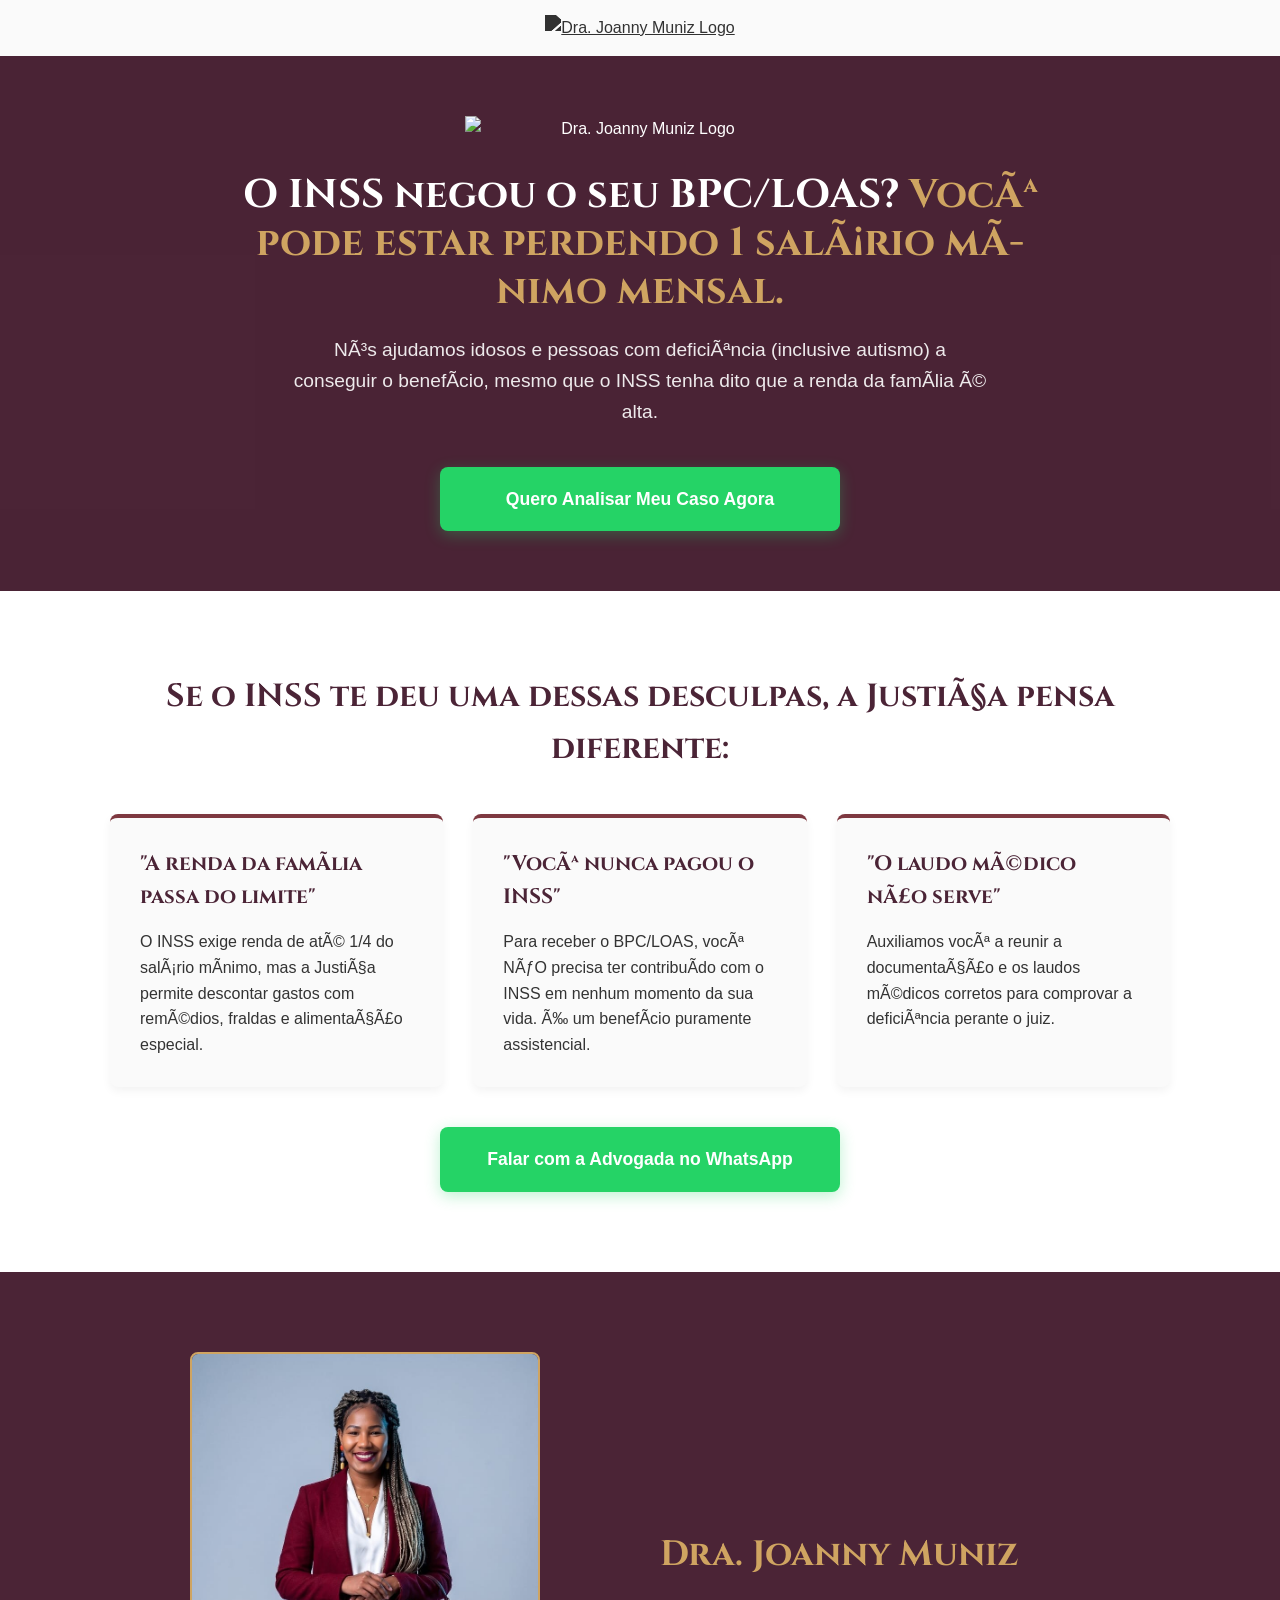
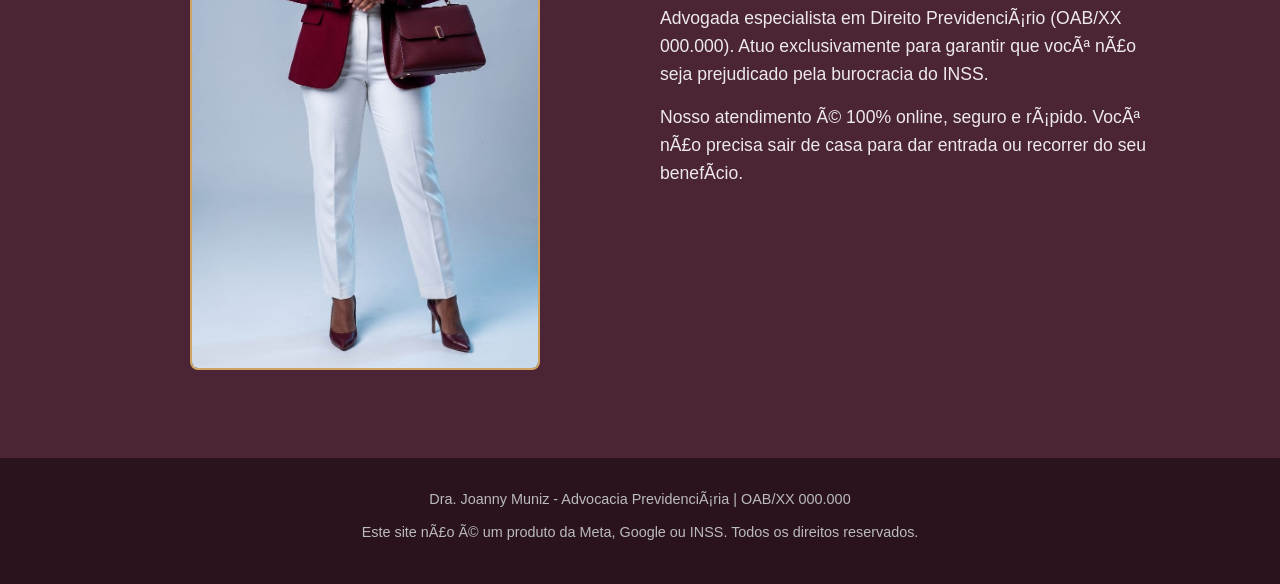
==== index.html @ 4c212707 "Refatoração do Terraform e das LP" ====
﻿<!DOCTYPE html>
<html lang="pt-BR">
<head>
    <meta charset="UTF-8">
    <meta name="viewport" content="width=device-width, initial-scale=1.0">
    <title>Dra. Joanny Muniz - Especialista em BPC/LOAS</title>
    <meta name="description" content="Teve o BPC/LOAS negado pelo INSS? NÃ³s ajudamos vocÃª a conseguir o benefÃ­cio. Atendimento online para todo o Brasil.">
    
    <!-- PrÃ©-carregamento das fontes -->
    <link rel="preconnect" href="https://fonts.googleapis.com">
    <link rel="preconnect" href="https://fonts.gstatic.com" crossorigin>
    <link href="https://fonts.googleapis.com/css2?family=Cinzel:wght@400;600;700&display=swap" rel="stylesheet">

    <link rel="stylesheet" href="/css/global.css">
</head>
<body>

    <div id="header-placeholder"></div>

    <!-- Dobra 1: Hero (Centralizada) -->
    <section class="hero">
        <div class="container">
            <!-- Sublogo branca substituindo as imagens antigas -->
            <img src="../JM-Logo-marca-d_agua.png" alt="Dra. Joanny Muniz Logo" class="hero-logo">
            
            <h1>O INSS negou o seu BPC/LOAS? <span>VocÃª pode estar perdendo 1 salÃ¡rio mÃ­nimo mensal.</span></h1>
            <p>NÃ³s ajudamos idosos e pessoas com deficiÃªncia (inclusive autismo) a conseguir o benefÃ­cio, mesmo que o INSS tenha dito que a renda da famÃ­lia Ã© alta.</p>
            
            <a href="https://wa.me/5571992126570?text=OlÃ¡,%20Dra.%20Joanny!%20Vim%20pelo%20site%20e%20preciso%20de%20ajuda%20com%20o%20BPC." class="btn-wpp" target="_blank" rel="noopener noreferrer">
                Quero Analisar Meu Caso Agora
            </a>
        </div>
    </section>

    <!-- Dobra 2: Dores mapeadas -->
    <section class="dores">
        <div class="container">
            <h2>Se o INSS te deu uma dessas desculpas, a JustiÃ§a pensa diferente:</h2>
            <div class="grid-dores">
                <div class="card-dor">
                    <h3>"A renda da famÃ­lia passa do limite"</h3>
                    <p>O INSS exige renda de atÃ© 1/4 do salÃ¡rio mÃ­nimo, mas a JustiÃ§a permite descontar gastos com remÃ©dios, fraldas e alimentaÃ§Ã£o especial.</p>
                </div>
                <div class="card-dor">
                    <h3>"VocÃª nunca pagou o INSS"</h3>
                    <p>Para receber o BPC/LOAS, vocÃª NÃƒO precisa ter contribuÃ­do com o INSS em nenhum momento da sua vida. Ã‰ um benefÃ­cio puramente assistencial.</p>
                </div>
                <div class="card-dor">
                    <h3>"O laudo mÃ©dico nÃ£o serve"</h3>
                    <p>Auxiliamos vocÃª a reunir a documentaÃ§Ã£o e os laudos mÃ©dicos corretos para comprovar a deficiÃªncia perante o juiz.</p>
                </div>
            </div>
            <a href="https://wa.me/5571992126570?text=OlÃ¡,%20Dra.%20Joanny!%20O%20INSS%20negou%20meu%20benefÃ­cio,%20pode%20me%20ajudar?" class="btn-wpp" target="_blank" rel="noopener noreferrer">
                Falar com a Advogada no WhatsApp
            </a>
        </div>
    </section>

    <!-- Dobra 3: Sobre a Advogada -->
    <section class="sobre">
        <div class="container">
            <div class="sobre-img">
                <!-- Foto da Dra. Joanny adicionada aqui -->
                <img src="../dra_joanny2.jpeg" alt="Dra. Joanny Muniz">
            </div>
            <div class="sobre-content">
                <h2>Dra. Joanny Muniz</h2>
                <p>Advogada especialista em Direito PrevidenciÃ¡rio (OAB/XX 000.000). Atuo exclusivamente para garantir que vocÃª nÃ£o seja prejudicado pela burocracia do INSS.</p>
                <p>Nosso atendimento Ã© 100% online, seguro e rÃ¡pido. VocÃª nÃ£o precisa sair de casa para dar entrada ou recorrer do seu benefÃ­cio.</p>
            </div>
        </div>
    </section>

    <!-- RodapÃ© -->
    <footer>
        <div class="container">
            <p>Dra. Joanny Muniz - Advocacia PrevidenciÃ¡ria | OAB/XX 000.000</p>
            <p>Este site nÃ£o Ã© um produto da Meta, Google ou INSS. Todos os direitos reservados.</p>
        </div>
    </footer>

    <script src="/js/components.js"></script>
</body>
</html>
---- css/global.css ----
/* =========================================
   VARIÁVEIS DE CORES (Paleta da Dra. Joanny)
   ========================================= */
:root {
    --cor-primaria: #4B2436; /* Vinho Escuro */
    --cor-secundaria: #7E3840; /* Vinho Claro/Avermelhado */
    --cor-dourado: #CFA461; /* Tom Gold para contrastes */
    --cor-fundo: #FAFAFA;
    --cor-texto: #333333;
    --cor-botao-wpp: #25D366; 
    --cor-botao-wpp-hover: #1EBE5D;
}

/* Resets e Base */
* { margin: 0; padding: 0; box-sizing: border-box; }

/* Tipografia Base: Carmen Sans para textos lidos, Cinzel para títulos */
body { 
    font-family: 'Carmen Sans', sans-serif; 
    background-color: var(--cor-fundo); 
    color: var(--cor-texto); 
    line-height: 1.6; 
}

h1, h2, h3 {
    font-family: 'Cinzel', serif;
    font-weight: 700;
}

img { max-width: 100%; height: auto; display: block; }

.container { max-width: 1100px; margin: 0 auto; padding: 0 20px; }

/* Botão Global WhatsApp */
.btn-wpp {
    display: inline-block;
    background-color: var(--cor-botao-wpp);
    color: #ffffff;
    text-decoration: none;
    font-family: 'Carmen Sans', sans-serif;
    font-weight: 800;
    font-size: 1.1rem;
    padding: 18px 32px;
    border-radius: 8px;
    text-align: center;
    transition: background-color 0.3s;
    box-shadow: 0 4px 15px rgba(37, 211, 102, 0.3);
    width: 100%;
    max-width: 400px;
}
.btn-wpp:hover { background-color: var(--cor-botao-wpp-hover); }

/* =========================================
   DOBRA 1: HERO SECTION (Atualizada)
   ========================================= */
.hero {
    background-color: var(--cor-primaria);
    background-image: url('../JM-Fundo.jpg'); /* Atualizado o caminho pois css está na pasta css */
    background-size: cover;
    background-position: center;
    color: #ffffff;
    padding: 60px 0;
    position: relative;
    text-align: center; /* Centraliza todo o texto */
}

/* Película escura sobre o fundo para garantir leitura */
.hero::before {
    content: '';
    position: absolute;
    top: 0; left: 0; right: 0; bottom: 0;
    background: rgba(75, 36, 54, 0.85); /* Mistura com a cor primária */
    z-index: 1;
}

.hero .container {
    display: flex;
    flex-direction: column;
    align-items: center;
    position: relative;
    z-index: 2;
}

/* Sublogo branca centralizada no topo */
.hero-logo { 
    max-width: 350px; 
    margin: 0 auto 30px auto; 
    width: 100%;
}

.hero h1 { 
    font-size: 2.5rem; 
    line-height: 1.2; 
    margin-bottom: 20px; 
    color: #ffffff;
    max-width: 800px;
}
.hero h1 span { color: var(--cor-dourado); }
.hero p { 
    font-size: 1.2rem; 
    margin-bottom: 40px; 
    opacity: 0.9;
    max-width: 700px;
}

/* =========================================
   DOBRA 2: DORES
   ========================================= */
.dores { padding: 80px 0; background-color: #ffffff; text-align: center; }
.dores h2 { font-size: 2rem; color: var(--cor-primaria); margin-bottom: 40px; }
.grid-dores {
    display: grid;
    grid-template-columns: repeat(auto-fit, minmax(300px, 1fr));
    gap: 30px;
    margin-bottom: 40px;
}
.card-dor {
    background: var(--cor-fundo);
    padding: 30px;
    border-radius: 8px;
    border-top: 4px solid var(--cor-secundaria);
    text-align: left;
    box-shadow: 0 4px 10px rgba(0,0,0,0.05);
}
.card-dor h3 { color: var(--cor-primaria); margin-bottom: 15px; font-size: 1.3rem; }

/* =========================================
   DOBRA 3: SOBRE A ADVOGADA
   ========================================= */
.sobre { padding: 80px 0; background-color: var(--cor-primaria); color: #ffffff; }
.sobre .container { display: flex; align-items: center; gap: 40px; }
.sobre-img { flex: 1; text-align: center; }

/* Foto oficial da Dra. Joanny */
.sobre-img img { 
    width: 100%; 
    max-width: 350px; 
    border-radius: 8px; 
    border: 2px solid var(--cor-dourado); 
    display: inline-block;
}

.sobre-content { flex: 1; }
.sobre-content h2 { font-size: 2.2rem; margin-bottom: 20px; color: var(--cor-dourado); }
.sobre-content p { font-size: 1.1rem; margin-bottom: 15px; opacity: 0.9; }

/* =========================================
   RODAPÉ E CABEÇALHO (Header/Footer components)
   ========================================= */
header {
    background-color: var(--cor-fundo);
    padding: 15px 0;
    box-shadow: 0 2px 10px rgba(0,0,0,0.05);
}
header .container {
    display: flex;
    justify-content: center; /* Centraliza a logo no header */
    align-items: center;
}
header img {
    max-height: 60px;
}

footer { background-color: #2A131E; color: #BBBBBB; text-align: center; padding: 30px 20px; font-size: 0.9rem; font-family: 'Carmen Sans', sans-serif;}
footer p { margin-bottom: 10px; }

/* Responsividade Mobile */
@media (max-width: 768px) {
    .hero h1 { font-size: 2rem; }
    .sobre .container { flex-direction: column; text-align: center; }
    .card-dor { text-align: center; }
    .sobre-img img { max-width: 280px; }
}
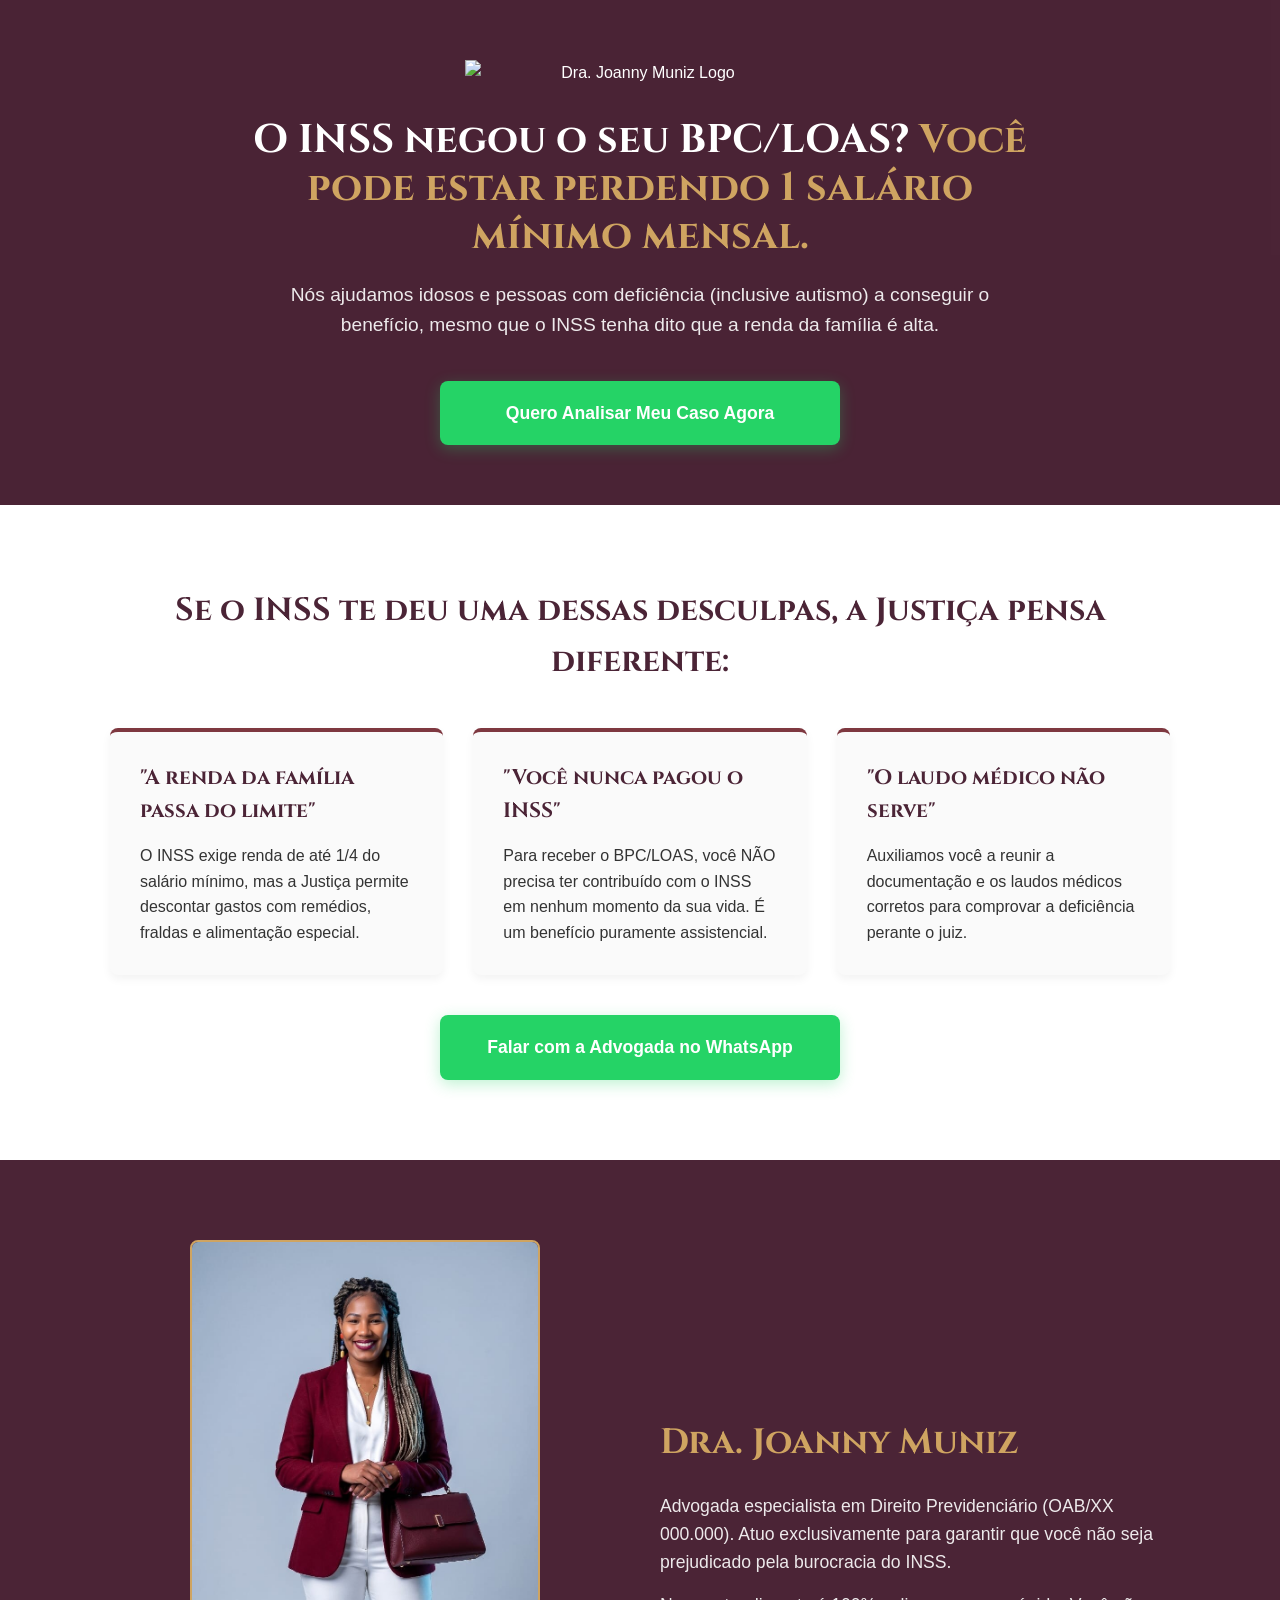
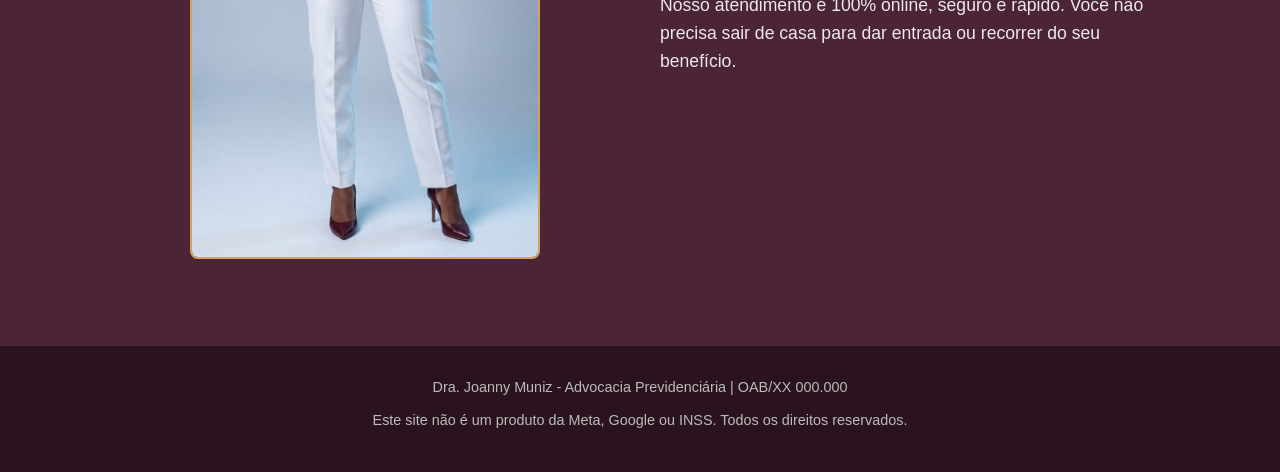
==== commit 9dbc0538: "fix: Correção de caracteres especiais (encoding UTF-8)" ====
--- a/index.html
+++ b/index.html
@@ -1,21 +1,179 @@
-﻿<!DOCTYPE html>
+<!DOCTYPE html>
 <html lang="pt-BR">
 <head>
     <meta charset="UTF-8">
     <meta name="viewport" content="width=device-width, initial-scale=1.0">
     <title>Dra. Joanny Muniz - Especialista em BPC/LOAS</title>
-    <meta name="description" content="Teve o BPC/LOAS negado pelo INSS? NÃ³s ajudamos vocÃª a conseguir o benefÃ­cio. Atendimento online para todo o Brasil.">
+    <meta name="description" content="Teve o BPC/LOAS negado pelo INSS? Nós ajudamos você a conseguir o benefício. Atendimento online para todo o Brasil.">
     
-    <!-- PrÃ©-carregamento das fontes -->
+    <!-- Pré-carregamento das fontes -->
     <link rel="preconnect" href="https://fonts.googleapis.com">
     <link rel="preconnect" href="https://fonts.gstatic.com" crossorigin>
     <link href="https://fonts.googleapis.com/css2?family=Cinzel:wght@400;600;700&display=swap" rel="stylesheet">
 
-    <link rel="stylesheet" href="/css/global.css">
+    <style>
+        /* =========================================
+           VARIÁVEIS DE CORES (Paleta da Dra. Joanny)
+           ========================================= */
+        :root {
+            --cor-primaria: #4B2436; /* Vinho Escuro */
+            --cor-secundaria: #7E3840; /* Vinho Claro/Avermelhado */
+            --cor-dourado: #CFA461; /* Tom Gold para contrastes */
+            --cor-fundo: #FAFAFA;
+            --cor-texto: #333333;
+            --cor-botao-wpp: #25D366; 
+            --cor-botao-wpp-hover: #1EBE5D;
+        }
+
+        /* Resets e Base */
+        * { margin: 0; padding: 0; box-sizing: border-box; }
+        
+        /* Tipografia Base: Carmen Sans para textos lidos, Cinzel para títulos */
+        body { 
+            font-family: 'Carmen Sans', sans-serif; 
+            background-color: var(--cor-fundo); 
+            color: var(--cor-texto); 
+            line-height: 1.6; 
+        }
+        
+        h1, h2, h3 {
+            font-family: 'Cinzel', serif;
+            font-weight: 700;
+        }
+
+        img { max-width: 100%; height: auto; display: block; }
+        
+        .container { max-width: 1100px; margin: 0 auto; padding: 0 20px; }
+
+        /* Botão Global WhatsApp */
+        .btn-wpp {
+            display: inline-block;
+            background-color: var(--cor-botao-wpp);
+            color: #ffffff;
+            text-decoration: none;
+            font-family: 'Carmen Sans', sans-serif;
+            font-weight: 800;
+            font-size: 1.1rem;
+            padding: 18px 32px;
+            border-radius: 8px;
+            text-align: center;
+            transition: background-color 0.3s;
+            box-shadow: 0 4px 15px rgba(37, 211, 102, 0.3);
+            width: 100%;
+            max-width: 400px;
+        }
+        .btn-wpp:hover { background-color: var(--cor-botao-wpp-hover); }
+
+        /* =========================================
+           DOBRA 1: HERO SECTION (Atualizada)
+           ========================================= */
+        .hero {
+            background-color: var(--cor-primaria);
+            background-image: url('JM-Fundo.jpg'); /* Textura de fundo */
+            background-size: cover;
+            background-position: center;
+            color: #ffffff;
+            padding: 60px 0;
+            position: relative;
+            text-align: center; /* Centraliza todo o texto */
+        }
+        
+        /* Película escura sobre o fundo para garantir leitura */
+        .hero::before {
+            content: '';
+            position: absolute;
+            top: 0; left: 0; right: 0; bottom: 0;
+            background: rgba(75, 36, 54, 0.85); /* Mistura com a cor primária */
+            z-index: 1;
+        }
+
+        .hero .container {
+            display: flex;
+            flex-direction: column;
+            align-items: center;
+            position: relative;
+            z-index: 2;
+        }
+        
+        /* Sublogo branca centralizada no topo */
+        .hero-logo { 
+            max-width: 350px; 
+            margin: 0 auto 30px auto; 
+            width: 100%;
+        }
+        
+        .hero h1 { 
+            font-size: 2.5rem; 
+            line-height: 1.2; 
+            margin-bottom: 20px; 
+            color: #ffffff;
+            max-width: 800px;
+        }
+        .hero h1 span { color: var(--cor-dourado); }
+        .hero p { 
+            font-size: 1.2rem; 
+            margin-bottom: 40px; 
+            opacity: 0.9;
+            max-width: 700px;
+        }
+
+        /* =========================================
+           DOBRA 2: DORES
+           ========================================= */
+        .dores { padding: 80px 0; background-color: #ffffff; text-align: center; }
+        .dores h2 { font-size: 2rem; color: var(--cor-primaria); margin-bottom: 40px; }
+        .grid-dores {
+            display: grid;
+            grid-template-columns: repeat(auto-fit, minmax(300px, 1fr));
+            gap: 30px;
+            margin-bottom: 40px;
+        }
+        .card-dor {
+            background: var(--cor-fundo);
+            padding: 30px;
+            border-radius: 8px;
+            border-top: 4px solid var(--cor-secundaria);
+            text-align: left;
+            box-shadow: 0 4px 10px rgba(0,0,0,0.05);
+        }
+        .card-dor h3 { color: var(--cor-primaria); margin-bottom: 15px; font-size: 1.3rem; }
+
+        /* =========================================
+           DOBRA 3: SOBRE A ADVOGADA
+           ========================================= */
+        .sobre { padding: 80px 0; background-color: var(--cor-primaria); color: #ffffff; }
+        .sobre .container { display: flex; align-items: center; gap: 40px; }
+        .sobre-img { flex: 1; text-align: center; }
+        
+        /* Foto oficial da Dra. Joanny */
+        .sobre-img img { 
+            width: 100%; 
+            max-width: 350px; 
+            border-radius: 8px; 
+            border: 2px solid var(--cor-dourado); 
+            display: inline-block;
+        }
+        
+        .sobre-content { flex: 1; }
+        .sobre-content h2 { font-size: 2.2rem; margin-bottom: 20px; color: var(--cor-dourado); }
+        .sobre-content p { font-size: 1.1rem; margin-bottom: 15px; opacity: 0.9; }
+
+        /* =========================================
+           RODAPÉ
+           ========================================= */
+        footer { background-color: #2A131E; color: #BBBBBB; text-align: center; padding: 30px 20px; font-size: 0.9rem; font-family: 'Carmen Sans', sans-serif;}
+        footer p { margin-bottom: 10px; }
+
+        /* Responsividade Mobile */
+        @media (max-width: 768px) {
+            .hero h1 { font-size: 2rem; }
+            .sobre .container { flex-direction: column; text-align: center; }
+            .card-dor { text-align: center; }
+            .sobre-img img { max-width: 280px; }
+        }
+    </style>
 </head>
 <body>
-
-    <div id="header-placeholder"></div>
 
     <!-- Dobra 1: Hero (Centralizada) -->
     <section class="hero">
@@ -23,10 +181,10 @@
             <!-- Sublogo branca substituindo as imagens antigas -->
             <img src="../JM-Logo-marca-d_agua.png" alt="Dra. Joanny Muniz Logo" class="hero-logo">
             
-            <h1>O INSS negou o seu BPC/LOAS? <span>VocÃª pode estar perdendo 1 salÃ¡rio mÃ­nimo mensal.</span></h1>
-            <p>NÃ³s ajudamos idosos e pessoas com deficiÃªncia (inclusive autismo) a conseguir o benefÃ­cio, mesmo que o INSS tenha dito que a renda da famÃ­lia Ã© alta.</p>
+            <h1>O INSS negou o seu BPC/LOAS? <span>Você pode estar perdendo 1 salário mínimo mensal.</span></h1>
+            <p>Nós ajudamos idosos e pessoas com deficiência (inclusive autismo) a conseguir o benefício, mesmo que o INSS tenha dito que a renda da família é alta.</p>
             
-            <a href="https://wa.me/5571992126570?text=OlÃ¡,%20Dra.%20Joanny!%20Vim%20pelo%20site%20e%20preciso%20de%20ajuda%20com%20o%20BPC." class="btn-wpp" target="_blank" rel="noopener noreferrer">
+            <a href="https://wa.me/5571992126570?text=Olá,%20Dra.%20Joanny!%20Vim%20pelo%20site%20e%20preciso%20de%20ajuda%20com%20o%20BPC." class="btn-wpp" target="_blank" rel="noopener noreferrer">
                 Quero Analisar Meu Caso Agora
             </a>
         </div>
@@ -35,22 +193,22 @@
     <!-- Dobra 2: Dores mapeadas -->
     <section class="dores">
         <div class="container">
-            <h2>Se o INSS te deu uma dessas desculpas, a JustiÃ§a pensa diferente:</h2>
+            <h2>Se o INSS te deu uma dessas desculpas, a Justiça pensa diferente:</h2>
             <div class="grid-dores">
                 <div class="card-dor">
-                    <h3>"A renda da famÃ­lia passa do limite"</h3>
-                    <p>O INSS exige renda de atÃ© 1/4 do salÃ¡rio mÃ­nimo, mas a JustiÃ§a permite descontar gastos com remÃ©dios, fraldas e alimentaÃ§Ã£o especial.</p>
+                    <h3>"A renda da família passa do limite"</h3>
+                    <p>O INSS exige renda de até 1/4 do salário mínimo, mas a Justiça permite descontar gastos com remédios, fraldas e alimentação especial.</p>
                 </div>
                 <div class="card-dor">
-                    <h3>"VocÃª nunca pagou o INSS"</h3>
-                    <p>Para receber o BPC/LOAS, vocÃª NÃƒO precisa ter contribuÃ­do com o INSS em nenhum momento da sua vida. Ã‰ um benefÃ­cio puramente assistencial.</p>
+                    <h3>"Você nunca pagou o INSS"</h3>
+                    <p>Para receber o BPC/LOAS, você NÃO precisa ter contribuído com o INSS em nenhum momento da sua vida. É um benefício puramente assistencial.</p>
                 </div>
                 <div class="card-dor">
-                    <h3>"O laudo mÃ©dico nÃ£o serve"</h3>
-                    <p>Auxiliamos vocÃª a reunir a documentaÃ§Ã£o e os laudos mÃ©dicos corretos para comprovar a deficiÃªncia perante o juiz.</p>
+                    <h3>"O laudo médico não serve"</h3>
+                    <p>Auxiliamos você a reunir a documentação e os laudos médicos corretos para comprovar a deficiência perante o juiz.</p>
                 </div>
             </div>
-            <a href="https://wa.me/5571992126570?text=OlÃ¡,%20Dra.%20Joanny!%20O%20INSS%20negou%20meu%20benefÃ­cio,%20pode%20me%20ajudar?" class="btn-wpp" target="_blank" rel="noopener noreferrer">
+            <a href="https://wa.me/5571992126570?text=Olá,%20Dra.%20Joanny!%20O%20INSS%20negou%20meu%20benefício,%20pode%20me%20ajudar?" class="btn-wpp" target="_blank" rel="noopener noreferrer">
                 Falar com a Advogada no WhatsApp
             </a>
         </div>
@@ -65,20 +223,19 @@
             </div>
             <div class="sobre-content">
                 <h2>Dra. Joanny Muniz</h2>
-                <p>Advogada especialista em Direito PrevidenciÃ¡rio (OAB/XX 000.000). Atuo exclusivamente para garantir que vocÃª nÃ£o seja prejudicado pela burocracia do INSS.</p>
-                <p>Nosso atendimento Ã© 100% online, seguro e rÃ¡pido. VocÃª nÃ£o precisa sair de casa para dar entrada ou recorrer do seu benefÃ­cio.</p>
+                <p>Advogada especialista em Direito Previdenciário (OAB/XX 000.000). Atuo exclusivamente para garantir que você não seja prejudicado pela burocracia do INSS.</p>
+                <p>Nosso atendimento é 100% online, seguro e rápido. Você não precisa sair de casa para dar entrada ou recorrer do seu benefício.</p>
             </div>
         </div>
     </section>
 
-    <!-- RodapÃ© -->
+    <!-- Rodapé -->
     <footer>
         <div class="container">
-            <p>Dra. Joanny Muniz - Advocacia PrevidenciÃ¡ria | OAB/XX 000.000</p>
-            <p>Este site nÃ£o Ã© um produto da Meta, Google ou INSS. Todos os direitos reservados.</p>
+            <p>Dra. Joanny Muniz - Advocacia Previdenciária | OAB/XX 000.000</p>
+            <p>Este site não é um produto da Meta, Google ou INSS. Todos os direitos reservados.</p>
         </div>
     </footer>
 
-    <script src="/js/components.js"></script>
 </body>
-</html>
+</html>
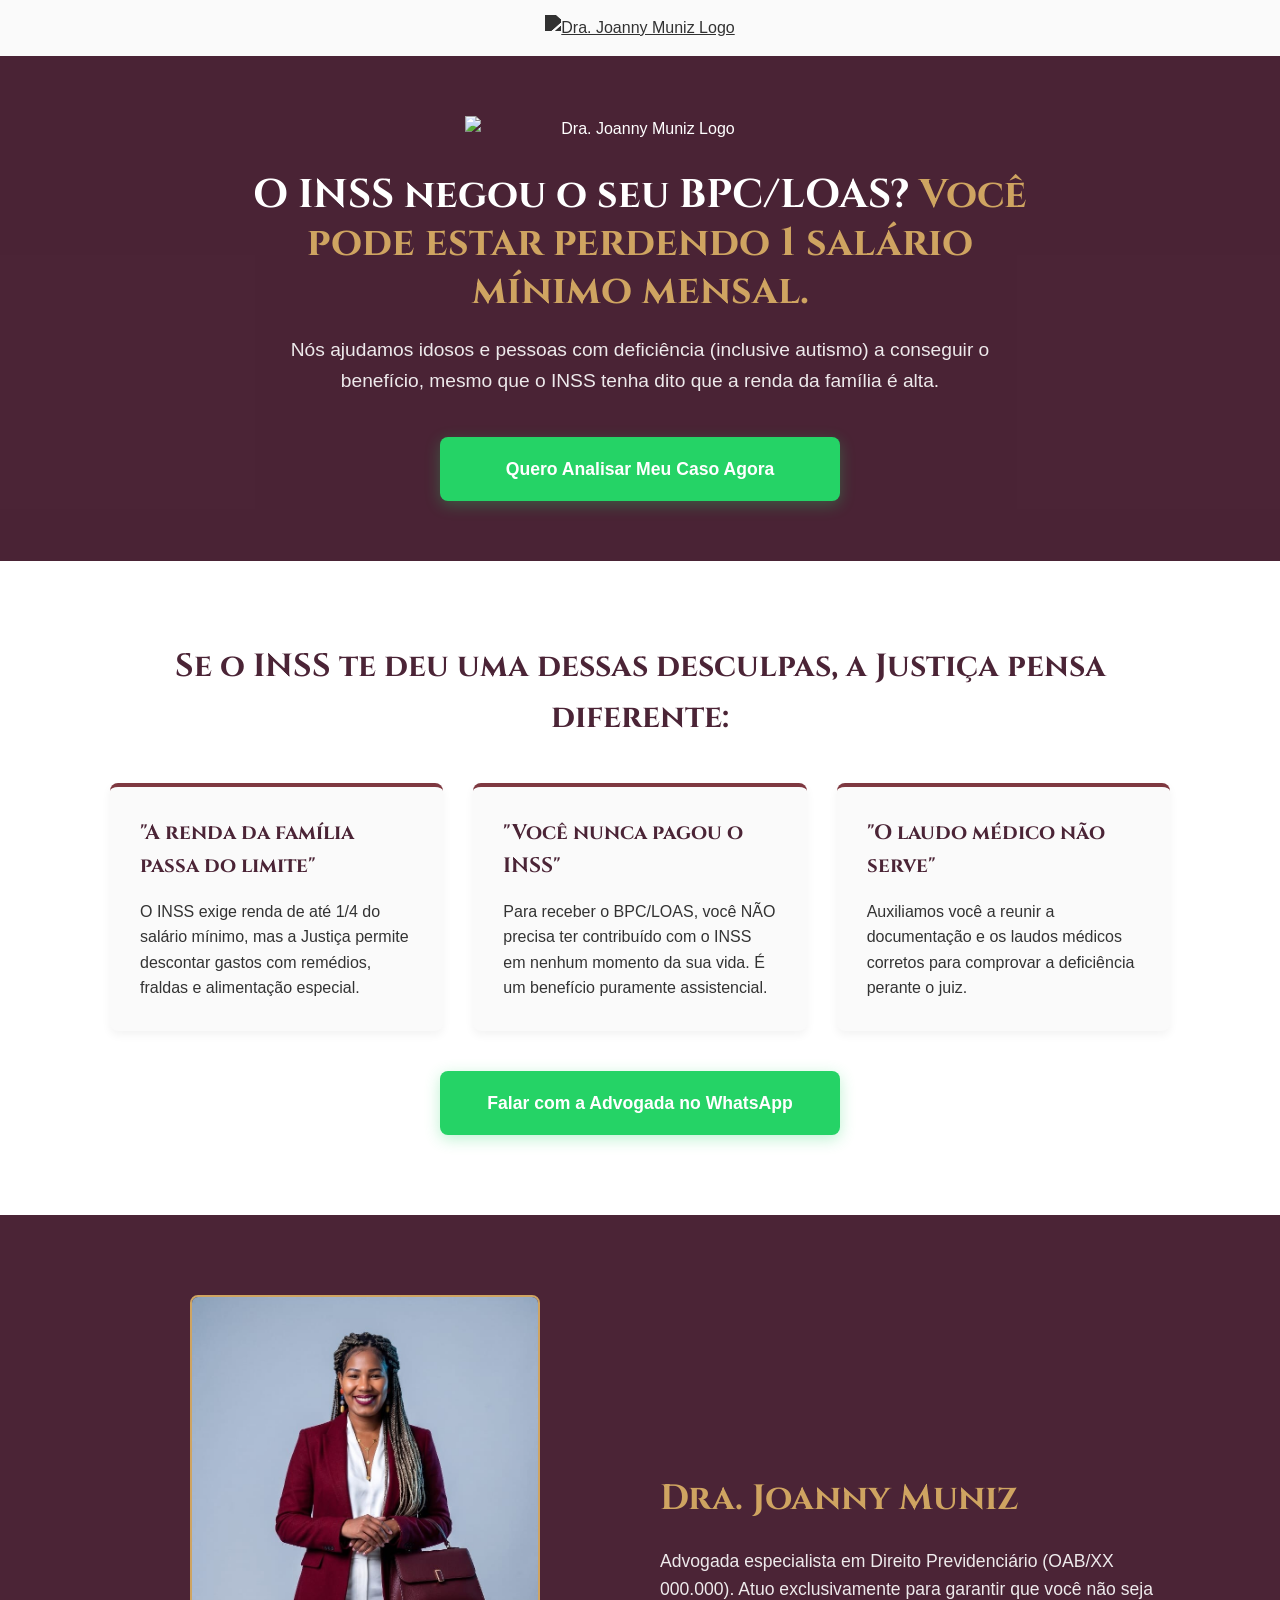
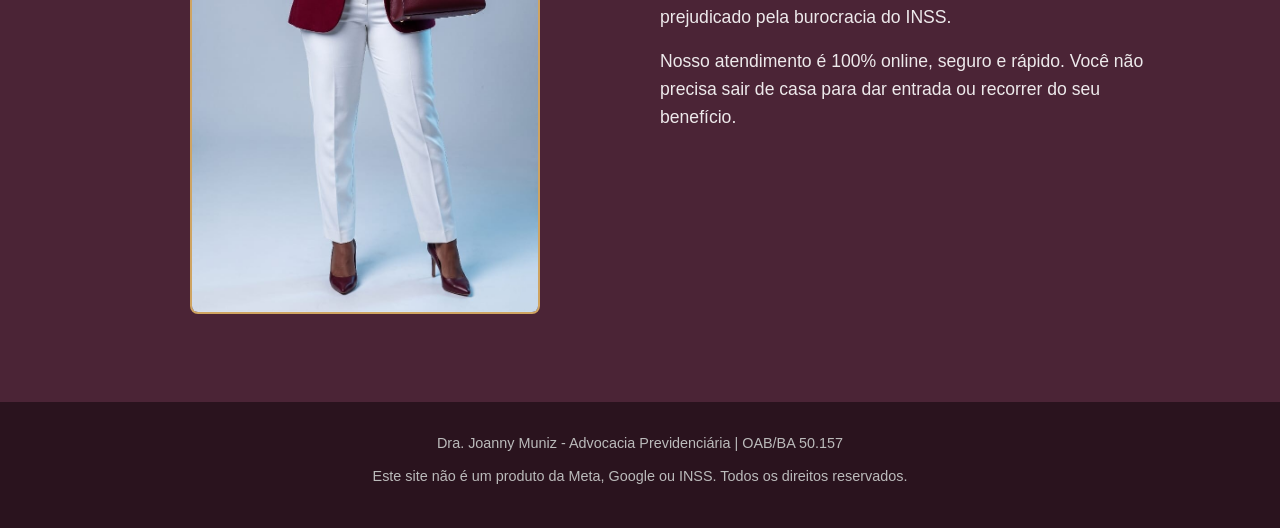
==== commit 9e659256: "Update: adicionado o número da OAB no rodapé" ====
--- a/index.html
+++ b/index.html
@@ -1,241 +1,78 @@
-<!DOCTYPE html>
-<html lang="pt-BR">
-<head>
-    <meta charset="UTF-8">
-    <meta name="viewport" content="width=device-width, initial-scale=1.0">
-    <title>Dra. Joanny Muniz - Especialista em BPC/LOAS</title>
-    <meta name="description" content="Teve o BPC/LOAS negado pelo INSS? Nós ajudamos você a conseguir o benefício. Atendimento online para todo o Brasil.">
-    
-    <!-- Pré-carregamento das fontes -->
-    <link rel="preconnect" href="https://fonts.googleapis.com">
-    <link rel="preconnect" href="https://fonts.gstatic.com" crossorigin>
-    <link href="https://fonts.googleapis.com/css2?family=Cinzel:wght@400;600;700&display=swap" rel="stylesheet">
-
-    <style>
-        /* =========================================
-           VARIÁVEIS DE CORES (Paleta da Dra. Joanny)
-           ========================================= */
-        :root {
-            --cor-primaria: #4B2436; /* Vinho Escuro */
-            --cor-secundaria: #7E3840; /* Vinho Claro/Avermelhado */
-            --cor-dourado: #CFA461; /* Tom Gold para contrastes */
-            --cor-fundo: #FAFAFA;
-            --cor-texto: #333333;
-            --cor-botao-wpp: #25D366; 
-            --cor-botao-wpp-hover: #1EBE5D;
-        }
-
-        /* Resets e Base */
-        * { margin: 0; padding: 0; box-sizing: border-box; }
-        
-        /* Tipografia Base: Carmen Sans para textos lidos, Cinzel para títulos */
-        body { 
-            font-family: 'Carmen Sans', sans-serif; 
-            background-color: var(--cor-fundo); 
-            color: var(--cor-texto); 
-            line-height: 1.6; 
-        }
-        
-        h1, h2, h3 {
-            font-family: 'Cinzel', serif;
-            font-weight: 700;
-        }
-
-        img { max-width: 100%; height: auto; display: block; }
-        
-        .container { max-width: 1100px; margin: 0 auto; padding: 0 20px; }
-
-        /* Botão Global WhatsApp */
-        .btn-wpp {
-            display: inline-block;
-            background-color: var(--cor-botao-wpp);
-            color: #ffffff;
-            text-decoration: none;
-            font-family: 'Carmen Sans', sans-serif;
-            font-weight: 800;
-            font-size: 1.1rem;
-            padding: 18px 32px;
-            border-radius: 8px;
-            text-align: center;
-            transition: background-color 0.3s;
-            box-shadow: 0 4px 15px rgba(37, 211, 102, 0.3);
-            width: 100%;
-            max-width: 400px;
-        }
-        .btn-wpp:hover { background-color: var(--cor-botao-wpp-hover); }
-
-        /* =========================================
-           DOBRA 1: HERO SECTION (Atualizada)
-           ========================================= */
-        .hero {
-            background-color: var(--cor-primaria);
-            background-image: url('JM-Fundo.jpg'); /* Textura de fundo */
-            background-size: cover;
-            background-position: center;
-            color: #ffffff;
-            padding: 60px 0;
-            position: relative;
-            text-align: center; /* Centraliza todo o texto */
-        }
-        
-        /* Película escura sobre o fundo para garantir leitura */
-        .hero::before {
-            content: '';
-            position: absolute;
-            top: 0; left: 0; right: 0; bottom: 0;
-            background: rgba(75, 36, 54, 0.85); /* Mistura com a cor primária */
-            z-index: 1;
-        }
-
-        .hero .container {
-            display: flex;
-            flex-direction: column;
-            align-items: center;
-            position: relative;
-            z-index: 2;
-        }
-        
-        /* Sublogo branca centralizada no topo */
-        .hero-logo { 
-            max-width: 350px; 
-            margin: 0 auto 30px auto; 
-            width: 100%;
-        }
-        
-        .hero h1 { 
-            font-size: 2.5rem; 
-            line-height: 1.2; 
-            margin-bottom: 20px; 
-            color: #ffffff;
-            max-width: 800px;
-        }
-        .hero h1 span { color: var(--cor-dourado); }
-        .hero p { 
-            font-size: 1.2rem; 
-            margin-bottom: 40px; 
-            opacity: 0.9;
-            max-width: 700px;
-        }
-
-        /* =========================================
-           DOBRA 2: DORES
-           ========================================= */
-        .dores { padding: 80px 0; background-color: #ffffff; text-align: center; }
-        .dores h2 { font-size: 2rem; color: var(--cor-primaria); margin-bottom: 40px; }
-        .grid-dores {
-            display: grid;
-            grid-template-columns: repeat(auto-fit, minmax(300px, 1fr));
-            gap: 30px;
-            margin-bottom: 40px;
-        }
-        .card-dor {
-            background: var(--cor-fundo);
-            padding: 30px;
-            border-radius: 8px;
-            border-top: 4px solid var(--cor-secundaria);
-            text-align: left;
-            box-shadow: 0 4px 10px rgba(0,0,0,0.05);
-        }
-        .card-dor h3 { color: var(--cor-primaria); margin-bottom: 15px; font-size: 1.3rem; }
-
-        /* =========================================
-           DOBRA 3: SOBRE A ADVOGADA
-           ========================================= */
-        .sobre { padding: 80px 0; background-color: var(--cor-primaria); color: #ffffff; }
-        .sobre .container { display: flex; align-items: center; gap: 40px; }
-        .sobre-img { flex: 1; text-align: center; }
-        
-        /* Foto oficial da Dra. Joanny */
-        .sobre-img img { 
-            width: 100%; 
-            max-width: 350px; 
-            border-radius: 8px; 
-            border: 2px solid var(--cor-dourado); 
-            display: inline-block;
-        }
-        
-        .sobre-content { flex: 1; }
-        .sobre-content h2 { font-size: 2.2rem; margin-bottom: 20px; color: var(--cor-dourado); }
-        .sobre-content p { font-size: 1.1rem; margin-bottom: 15px; opacity: 0.9; }
-
-        /* =========================================
-           RODAPÉ
-           ========================================= */
-        footer { background-color: #2A131E; color: #BBBBBB; text-align: center; padding: 30px 20px; font-size: 0.9rem; font-family: 'Carmen Sans', sans-serif;}
-        footer p { margin-bottom: 10px; }
-
-        /* Responsividade Mobile */
-        @media (max-width: 768px) {
-            .hero h1 { font-size: 2rem; }
-            .sobre .container { flex-direction: column; text-align: center; }
-            .card-dor { text-align: center; }
-            .sobre-img img { max-width: 280px; }
-        }
-    </style>
-</head>
+<!DOCTYPE html>
+<html lang="pt-BR">
+<head>
+    <meta charset="UTF-8">
+    <meta name="viewport" content="width=device-width, initial-scale=1.0">
+    <title>Dra. Joanny Muniz - Especialista em BPC/LOAS</title>
+    <meta name="description" content="Teve o BPC/LOAS negado pelo INSS? Nós ajudamos você a conseguir o benefício. Atendimento online para todo o Brasil.">
+    
+    <!-- Pré-carregamento das fontes -->
+    <link rel="preconnect" href="https://fonts.googleapis.com">
+    <link rel="preconnect" href="https://fonts.gstatic.com" crossorigin>
+    <link href="https://fonts.googleapis.com/css2?family=Cinzel:wght@400;600;700&display=swap" rel="stylesheet">
+
+    <link rel="stylesheet" href="/css/global.css">
+</head>
 <body>
 
-    <!-- Dobra 1: Hero (Centralizada) -->
-    <section class="hero">
-        <div class="container">
-            <!-- Sublogo branca substituindo as imagens antigas -->
-            <img src="../JM-Logo-marca-d_agua.png" alt="Dra. Joanny Muniz Logo" class="hero-logo">
-            
-            <h1>O INSS negou o seu BPC/LOAS? <span>Você pode estar perdendo 1 salário mínimo mensal.</span></h1>
-            <p>Nós ajudamos idosos e pessoas com deficiência (inclusive autismo) a conseguir o benefício, mesmo que o INSS tenha dito que a renda da família é alta.</p>
-            
-            <a href="https://wa.me/5571992126570?text=Olá,%20Dra.%20Joanny!%20Vim%20pelo%20site%20e%20preciso%20de%20ajuda%20com%20o%20BPC." class="btn-wpp" target="_blank" rel="noopener noreferrer">
-                Quero Analisar Meu Caso Agora
-            </a>
-        </div>
-    </section>
-
-    <!-- Dobra 2: Dores mapeadas -->
-    <section class="dores">
-        <div class="container">
-            <h2>Se o INSS te deu uma dessas desculpas, a Justiça pensa diferente:</h2>
-            <div class="grid-dores">
-                <div class="card-dor">
-                    <h3>"A renda da família passa do limite"</h3>
-                    <p>O INSS exige renda de até 1/4 do salário mínimo, mas a Justiça permite descontar gastos com remédios, fraldas e alimentação especial.</p>
-                </div>
-                <div class="card-dor">
-                    <h3>"Você nunca pagou o INSS"</h3>
-                    <p>Para receber o BPC/LOAS, você NÃO precisa ter contribuído com o INSS em nenhum momento da sua vida. É um benefício puramente assistencial.</p>
-                </div>
-                <div class="card-dor">
-                    <h3>"O laudo médico não serve"</h3>
-                    <p>Auxiliamos você a reunir a documentação e os laudos médicos corretos para comprovar a deficiência perante o juiz.</p>
-                </div>
-            </div>
-            <a href="https://wa.me/5571992126570?text=Olá,%20Dra.%20Joanny!%20O%20INSS%20negou%20meu%20benefício,%20pode%20me%20ajudar?" class="btn-wpp" target="_blank" rel="noopener noreferrer">
-                Falar com a Advogada no WhatsApp
-            </a>
-        </div>
-    </section>
-
-    <!-- Dobra 3: Sobre a Advogada -->
-    <section class="sobre">
-        <div class="container">
-            <div class="sobre-img">
-                <!-- Foto da Dra. Joanny adicionada aqui -->
-                <img src="../dra_joanny2.jpeg" alt="Dra. Joanny Muniz">
-            </div>
-            <div class="sobre-content">
-                <h2>Dra. Joanny Muniz</h2>
-                <p>Advogada especialista em Direito Previdenciário (OAB/XX 000.000). Atuo exclusivamente para garantir que você não seja prejudicado pela burocracia do INSS.</p>
-                <p>Nosso atendimento é 100% online, seguro e rápido. Você não precisa sair de casa para dar entrada ou recorrer do seu benefício.</p>
-            </div>
-        </div>
-    </section>
-
-    <!-- Rodapé -->
-    <footer>
-        <div class="container">
-            <p>Dra. Joanny Muniz - Advocacia Previdenciária | OAB/XX 000.000</p>
-            <p>Este site não é um produto da Meta, Google ou INSS. Todos os direitos reservados.</p>
-        </div>
-    </footer>
-
-</body>
+    <div id="header-placeholder"></div>
+
+    <!-- Dobra 1: Hero (Centralizada) -->
+    <section class="hero">
+        <div class="container">
+            <!-- Sublogo branca substituindo as imagens antigas -->
+            <img src="../JM-Logo-marca-d_agua.png" alt="Dra. Joanny Muniz Logo" class="hero-logo">
+            
+            <h1>O INSS negou o seu BPC/LOAS? <span>Você pode estar perdendo 1 salário mínimo mensal.</span></h1>
+            <p>Nós ajudamos idosos e pessoas com deficiência (inclusive autismo) a conseguir o benefício, mesmo que o INSS tenha dito que a renda da família é alta.</p>
+            
+            <a href="https://wa.me/5571992126570?text=Olá,%20Dra.%20Joanny!%20Vim%20pelo%20site%20e%20preciso%20de%20ajuda%20com%20o%20BPC." class="btn-wpp" target="_blank" rel="noopener noreferrer">
+                Quero Analisar Meu Caso Agora
+            </a>
+        </div>
+    </section>
+
+    <!-- Dobra 2: Dores mapeadas -->
+    <section class="dores">
+        <div class="container">
+            <h2>Se o INSS te deu uma dessas desculpas, a Justiça pensa diferente:</h2>
+            <div class="grid-dores">
+                <div class="card-dor">
+                    <h3>"A renda da família passa do limite"</h3>
+                    <p>O INSS exige renda de até 1/4 do salário mínimo, mas a Justiça permite descontar gastos com remédios, fraldas e alimentação especial.</p>
+                </div>
+                <div class="card-dor">
+                    <h3>"Você nunca pagou o INSS"</h3>
+                    <p>Para receber o BPC/LOAS, você NÃO precisa ter contribuído com o INSS em nenhum momento da sua vida. É um benefício puramente assistencial.</p>
+                </div>
+                <div class="card-dor">
+                    <h3>"O laudo médico não serve"</h3>
+                    <p>Auxiliamos você a reunir a documentação e os laudos médicos corretos para comprovar a deficiência perante o juiz.</p>
+                </div>
+            </div>
+            <a href="https://wa.me/5571992126570?text=Olá,%20Dra.%20Joanny!%20O%20INSS%20negou%20meu%20benefício,%20pode%20me%20ajudar?" class="btn-wpp" target="_blank" rel="noopener noreferrer">
+                Falar com a Advogada no WhatsApp
+            </a>
+        </div>
+    </section>
+
+    <!-- Dobra 3: Sobre a Advogada -->
+    <section class="sobre">
+        <div class="container">
+            <div class="sobre-img">
+                <!-- Foto da Dra. Joanny adicionada aqui -->
+                <img src="../dra_joanny2.jpeg" alt="Dra. Joanny Muniz">
+            </div>
+            <div class="sobre-content">
+                <h2>Dra. Joanny Muniz</h2>
+                <p>Advogada especialista em Direito Previdenciário (OAB/XX 000.000). Atuo exclusivamente para garantir que você não seja prejudicado pela burocracia do INSS.</p>
+                <p>Nosso atendimento é 100% online, seguro e rápido. Você não precisa sair de casa para dar entrada ou recorrer do seu benefício.</p>
+            </div>
+        </div>
+    </section>
+
+    <div id="footer-placeholder"></div>
+
+    <script src="/js/components.js"></script>
+</body>
 </html>
--- a/css/global.css
+++ b/css/global.css
@@ -0,0 +1,173 @@
+/* =========================================
+   VARIÁVEIS DE CORES (Paleta da Dra. Joanny)
+   ========================================= */
+:root {
+    --cor-primaria: #4B2436; /* Vinho Escuro */
+    --cor-secundaria: #7E3840; /* Vinho Claro/Avermelhado */
+    --cor-dourado: #CFA461; /* Tom Gold para contrastes */
+    --cor-fundo: #FAFAFA;
+    --cor-texto: #333333;
+    --cor-botao-wpp: #25D366; 
+    --cor-botao-wpp-hover: #1EBE5D;
+}
+
+/* Resets e Base */
+* { margin: 0; padding: 0; box-sizing: border-box; }
+
+/* Tipografia Base: Carmen Sans para textos lidos, Cinzel para títulos */
+body { 
+    font-family: 'Carmen Sans', sans-serif; 
+    background-color: var(--cor-fundo); 
+    color: var(--cor-texto); 
+    line-height: 1.6; 
+}
+
+h1, h2, h3 {
+    font-family: 'Cinzel', serif;
+    font-weight: 700;
+}
+
+img { max-width: 100%; height: auto; display: block; }
+
+.container { max-width: 1100px; margin: 0 auto; padding: 0 20px; }
+
+/* Botão Global WhatsApp */
+.btn-wpp {
+    display: inline-block;
+    background-color: var(--cor-botao-wpp);
+    color: #ffffff;
+    text-decoration: none;
+    font-family: 'Carmen Sans', sans-serif;
+    font-weight: 800;
+    font-size: 1.1rem;
+    padding: 18px 32px;
+    border-radius: 8px;
+    text-align: center;
+    transition: background-color 0.3s;
+    box-shadow: 0 4px 15px rgba(37, 211, 102, 0.3);
+    width: 100%;
+    max-width: 400px;
+}
+.btn-wpp:hover { background-color: var(--cor-botao-wpp-hover); }
+
+/* =========================================
+   DOBRA 1: HERO SECTION (Atualizada)
+   ========================================= */
+.hero {
+    background-color: var(--cor-primaria);
+    background-image: url('../JM-Fundo.jpg'); /* Atualizado o caminho pois css está na pasta css */
+    background-size: cover;
+    background-position: center;
+    color: #ffffff;
+    padding: 60px 0;
+    position: relative;
+    text-align: center; /* Centraliza todo o texto */
+}
+
+/* Película escura sobre o fundo para garantir leitura */
+.hero::before {
+    content: '';
+    position: absolute;
+    top: 0; left: 0; right: 0; bottom: 0;
+    background: rgba(75, 36, 54, 0.85); /* Mistura com a cor primária */
+    z-index: 1;
+}
+
+.hero .container {
+    display: flex;
+    flex-direction: column;
+    align-items: center;
+    position: relative;
+    z-index: 2;
+}
+
+/* Sublogo branca centralizada no topo */
+.hero-logo { 
+    max-width: 350px; 
+    margin: 0 auto 30px auto; 
+    width: 100%;
+}
+
+.hero h1 { 
+    font-size: 2.5rem; 
+    line-height: 1.2; 
+    margin-bottom: 20px; 
+    color: #ffffff;
+    max-width: 800px;
+}
+.hero h1 span { color: var(--cor-dourado); }
+.hero p { 
+    font-size: 1.2rem; 
+    margin-bottom: 40px; 
+    opacity: 0.9;
+    max-width: 700px;
+}
+
+/* =========================================
+   DOBRA 2: DORES
+   ========================================= */
+.dores { padding: 80px 0; background-color: #ffffff; text-align: center; }
+.dores h2 { font-size: 2rem; color: var(--cor-primaria); margin-bottom: 40px; }
+.grid-dores {
+    display: grid;
+    grid-template-columns: repeat(auto-fit, minmax(300px, 1fr));
+    gap: 30px;
+    margin-bottom: 40px;
+}
+.card-dor {
+    background: var(--cor-fundo);
+    padding: 30px;
+    border-radius: 8px;
+    border-top: 4px solid var(--cor-secundaria);
+    text-align: left;
+    box-shadow: 0 4px 10px rgba(0,0,0,0.05);
+}
+.card-dor h3 { color: var(--cor-primaria); margin-bottom: 15px; font-size: 1.3rem; }
+
+/* =========================================
+   DOBRA 3: SOBRE A ADVOGADA
+   ========================================= */
+.sobre { padding: 80px 0; background-color: var(--cor-primaria); color: #ffffff; }
+.sobre .container { display: flex; align-items: center; gap: 40px; }
+.sobre-img { flex: 1; text-align: center; }
+
+/* Foto oficial da Dra. Joanny */
+.sobre-img img { 
+    width: 100%; 
+    max-width: 350px; 
+    border-radius: 8px; 
+    border: 2px solid var(--cor-dourado); 
+    display: inline-block;
+}
+
+.sobre-content { flex: 1; }
+.sobre-content h2 { font-size: 2.2rem; margin-bottom: 20px; color: var(--cor-dourado); }
+.sobre-content p { font-size: 1.1rem; margin-bottom: 15px; opacity: 0.9; }
+
+/* =========================================
+   RODAPÉ E CABEÇALHO (Header/Footer components)
+   ========================================= */
+header {
+    background-color: var(--cor-fundo);
+    padding: 15px 0;
+    box-shadow: 0 2px 10px rgba(0,0,0,0.05);
+}
+header .container {
+    display: flex;
+    justify-content: center; /* Centraliza a logo no header */
+    align-items: center;
+}
+header img {
+    max-height: 60px;
+}
+
+footer { background-color: #2A131E; color: #BBBBBB; text-align: center; padding: 30px 20px; font-size: 0.9rem; font-family: 'Carmen Sans', sans-serif;}
+footer p { margin-bottom: 10px; }
+
+/* Responsividade Mobile */
+@media (max-width: 768px) {
+    .hero h1 { font-size: 2rem; }
+    .sobre .container { flex-direction: column; text-align: center; }
+    .card-dor { text-align: center; }
+    .sobre-img img { max-width: 280px; }
+}
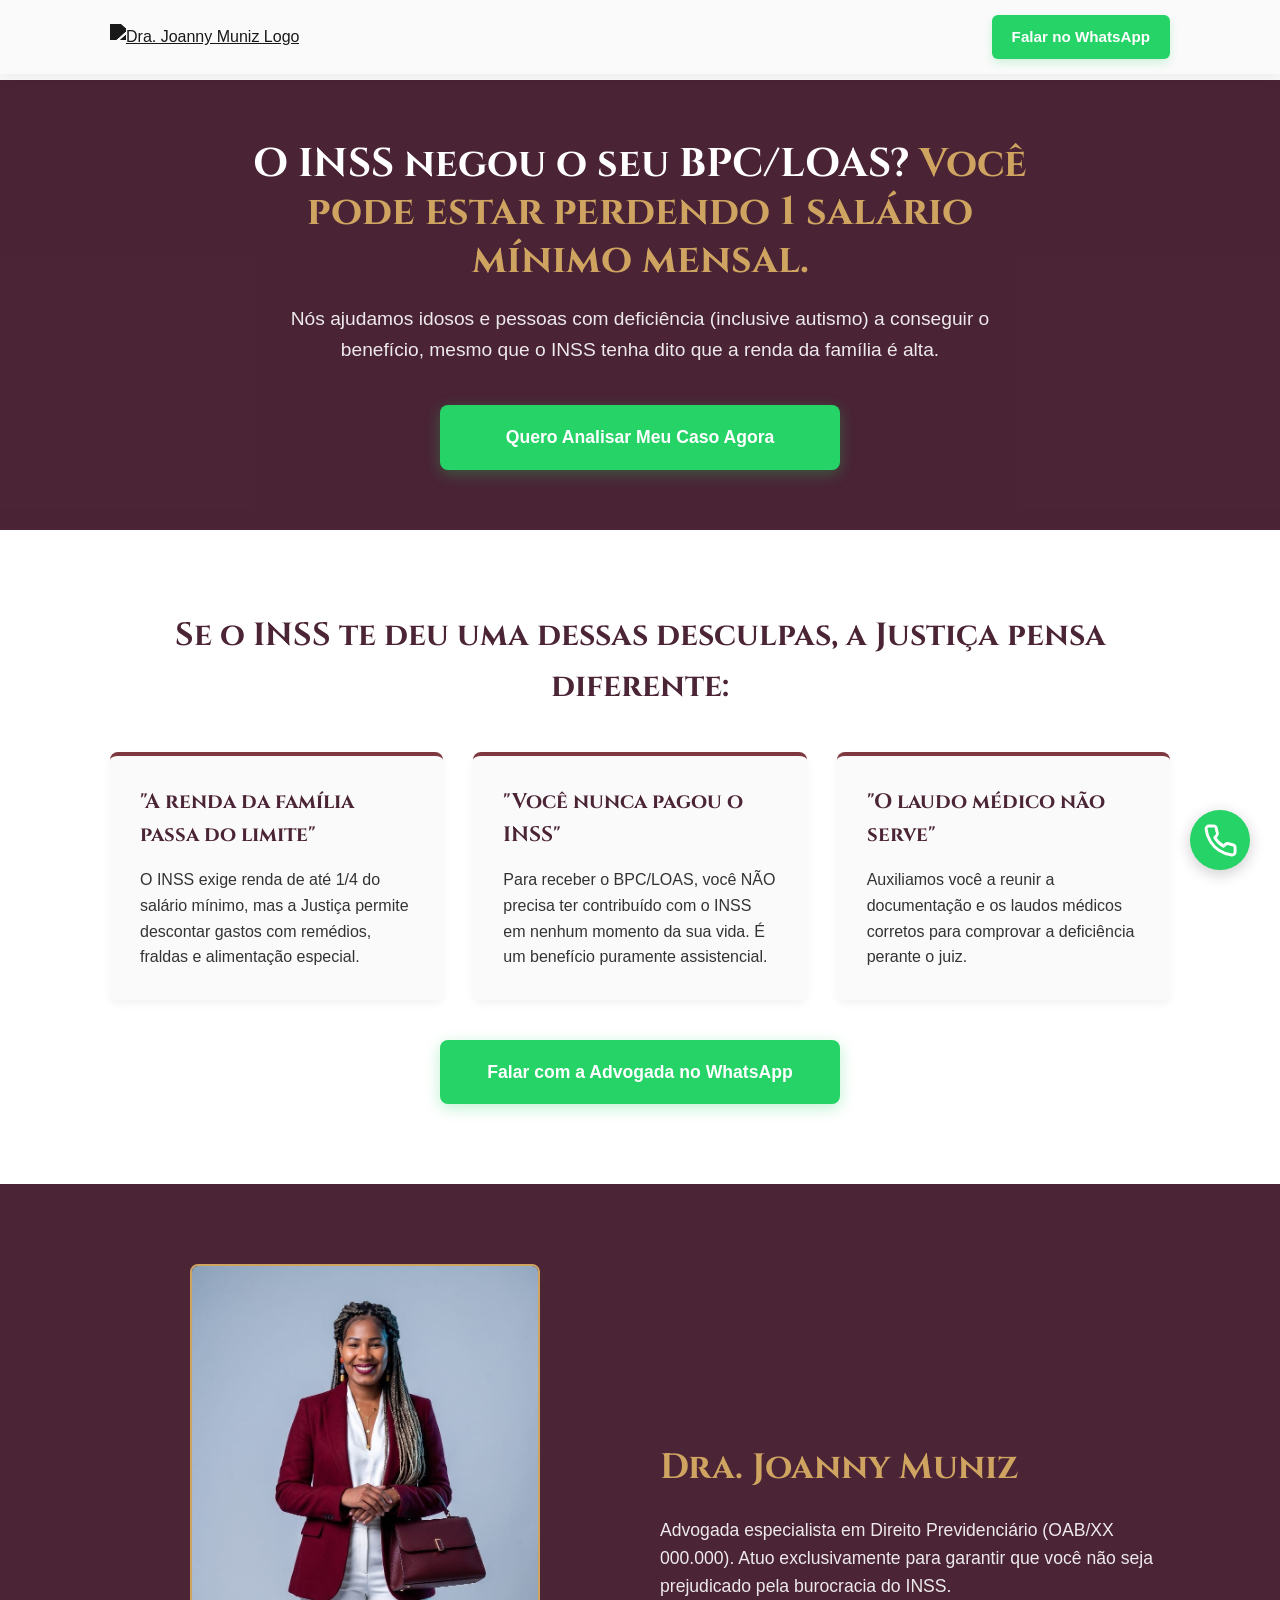
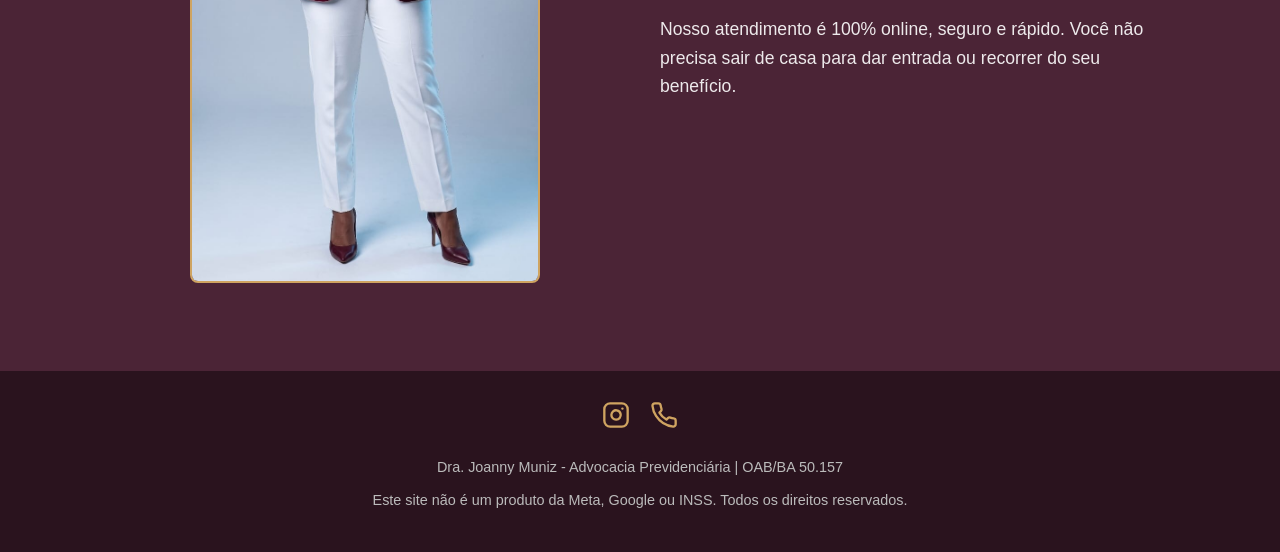
==== commit 8d094011: "Refatorando LP" ====
--- a/index.html
+++ b/index.html
@@ -19,14 +19,11 @@
 
     <!-- Dobra 1: Hero (Centralizada) -->
     <section class="hero">
-        <div class="container">
-            <!-- Sublogo branca substituindo as imagens antigas -->
-            <img src="../JM-Logo-marca-d_agua.png" alt="Dra. Joanny Muniz Logo" class="hero-logo">
-            
+        <div class="container">
             <h1>O INSS negou o seu BPC/LOAS? <span>Você pode estar perdendo 1 salário mínimo mensal.</span></h1>
             <p>Nós ajudamos idosos e pessoas com deficiência (inclusive autismo) a conseguir o benefício, mesmo que o INSS tenha dito que a renda da família é alta.</p>
             
-            <a href="https://wa.me/5571992126570?text=Olá,%20Dra.%20Joanny!%20Vim%20pelo%20site%20e%20preciso%20de%20ajuda%20com%20o%20BPC." class="btn-wpp" target="_blank" rel="noopener noreferrer">
+            <a href="https://wa.me/5571992126570?text=Olá,%20Dra.%20Joanny!%20Vim%20pelo%20site%20e%20preciso%20de%20ajuda%20com%20o%20BPC." class="btn-wpp pulse" target="_blank" rel="noopener noreferrer">
                 Quero Analisar Meu Caso Agora
             </a>
         </div>
@@ -50,7 +47,7 @@
                     <p>Auxiliamos você a reunir a documentação e os laudos médicos corretos para comprovar a deficiência perante o juiz.</p>
                 </div>
             </div>
-            <a href="https://wa.me/5571992126570?text=Olá,%20Dra.%20Joanny!%20O%20INSS%20negou%20meu%20benefício,%20pode%20me%20ajudar?" class="btn-wpp" target="_blank" rel="noopener noreferrer">
+            <a href="https://wa.me/5571992126570?text=Olá,%20Dra.%20Joanny!%20O%20INSS%20negou%20meu%20benefício,%20pode%20me%20ajudar?" class="btn-wpp pulse" target="_blank" rel="noopener noreferrer">
                 Falar com a Advogada no WhatsApp
             </a>
         </div>
--- a/css/global.css
+++ b/css/global.css
@@ -49,6 +49,7 @@
     max-width: 400px;
 }
 .btn-wpp:hover { background-color: var(--cor-botao-wpp-hover); }
+.btn-wpp.pulse { animation: pulse 2s infinite; }
 
 /* =========================================
    DOBRA 1: HERO SECTION (Atualizada)
@@ -148,21 +149,82 @@
    RODAPÉ E CABEÇALHO (Header/Footer components)
    ========================================= */
 header {
-    background-color: var(--cor-fundo);
+    background-color: rgba(250, 250, 250, 0.95);
     padding: 15px 0;
-    box-shadow: 0 2px 10px rgba(0,0,0,0.05);
-}
-header .container {
+    box-shadow: 0 2px 15px rgba(0,0,0,0.08);
+    position: fixed;
+    top: 0;
+    width: 100%;
+    z-index: 1000;
+    backdrop-filter: blur(10px);
+}
+.header-content {
     display: flex;
-    justify-content: center; /* Centraliza a logo no header */
+    justify-content: space-between;
     align-items: center;
 }
-header img {
-    max-height: 60px;
+.header-logo img {
+    max-height: 50px;
+}
+.btn-wpp-header {
+    background-color: var(--cor-botao-wpp);
+    color: #fff;
+    text-decoration: none;
+    padding: 10px 20px;
+    border-radius: 6px;
+    font-weight: 700;
+    font-size: 0.95rem;
+    transition: 0.3s;
+    box-shadow: 0 4px 10px rgba(37, 211, 102, 0.2);
+}
+.btn-wpp-header:hover {
+    background-color: var(--cor-botao-wpp-hover);
+    transform: translateY(-2px);
+}
+
+body {
+    padding-top: 80px; /* Compensação para o header fixo */
+}
+
+/* =========================================
+   BOTÃO FLUTUANTE DO WHATSAPP E PULSE
+   ========================================= */
+.btn-flutuante {
+    position: fixed;
+    bottom: 30px;
+    right: 30px;
+    background-color: var(--cor-botao-wpp);
+    color: white;
+    border-radius: 50%;
+    width: 60px;
+    height: 60px;
+    display: flex;
+    justify-content: center;
+    align-items: center;
+    box-shadow: 0 4px 15px rgba(0,0,0,0.2);
+    z-index: 1000;
+    transition: transform 0.3s;
+    animation: pulse 2s infinite;
+}
+.btn-flutuante:hover {
+    transform: scale(1.1);
+}
+.btn-flutuante svg {
+    width: 35px;
+    height: 35px;
+}
+
+@keyframes pulse {
+    0% { box-shadow: 0 0 0 0 rgba(37, 211, 102, 0.7); }
+    70% { box-shadow: 0 0 0 15px rgba(37, 211, 102, 0); }
+    100% { box-shadow: 0 0 0 0 rgba(37, 211, 102, 0); }
 }
 
 footer { background-color: #2A131E; color: #BBBBBB; text-align: center; padding: 30px 20px; font-size: 0.9rem; font-family: 'Carmen Sans', sans-serif;}
 footer p { margin-bottom: 10px; }
+.social-links { margin-bottom: 20px; display: flex; justify-content: center; gap: 20px; }
+.social-links a { color: var(--cor-dourado); transition: color 0.3s, transform 0.3s; display: inline-block; }
+.social-links a:hover { color: #ffffff; transform: translateY(-3px); }
 
 /* Responsividade Mobile */
 @media (max-width: 768px) {
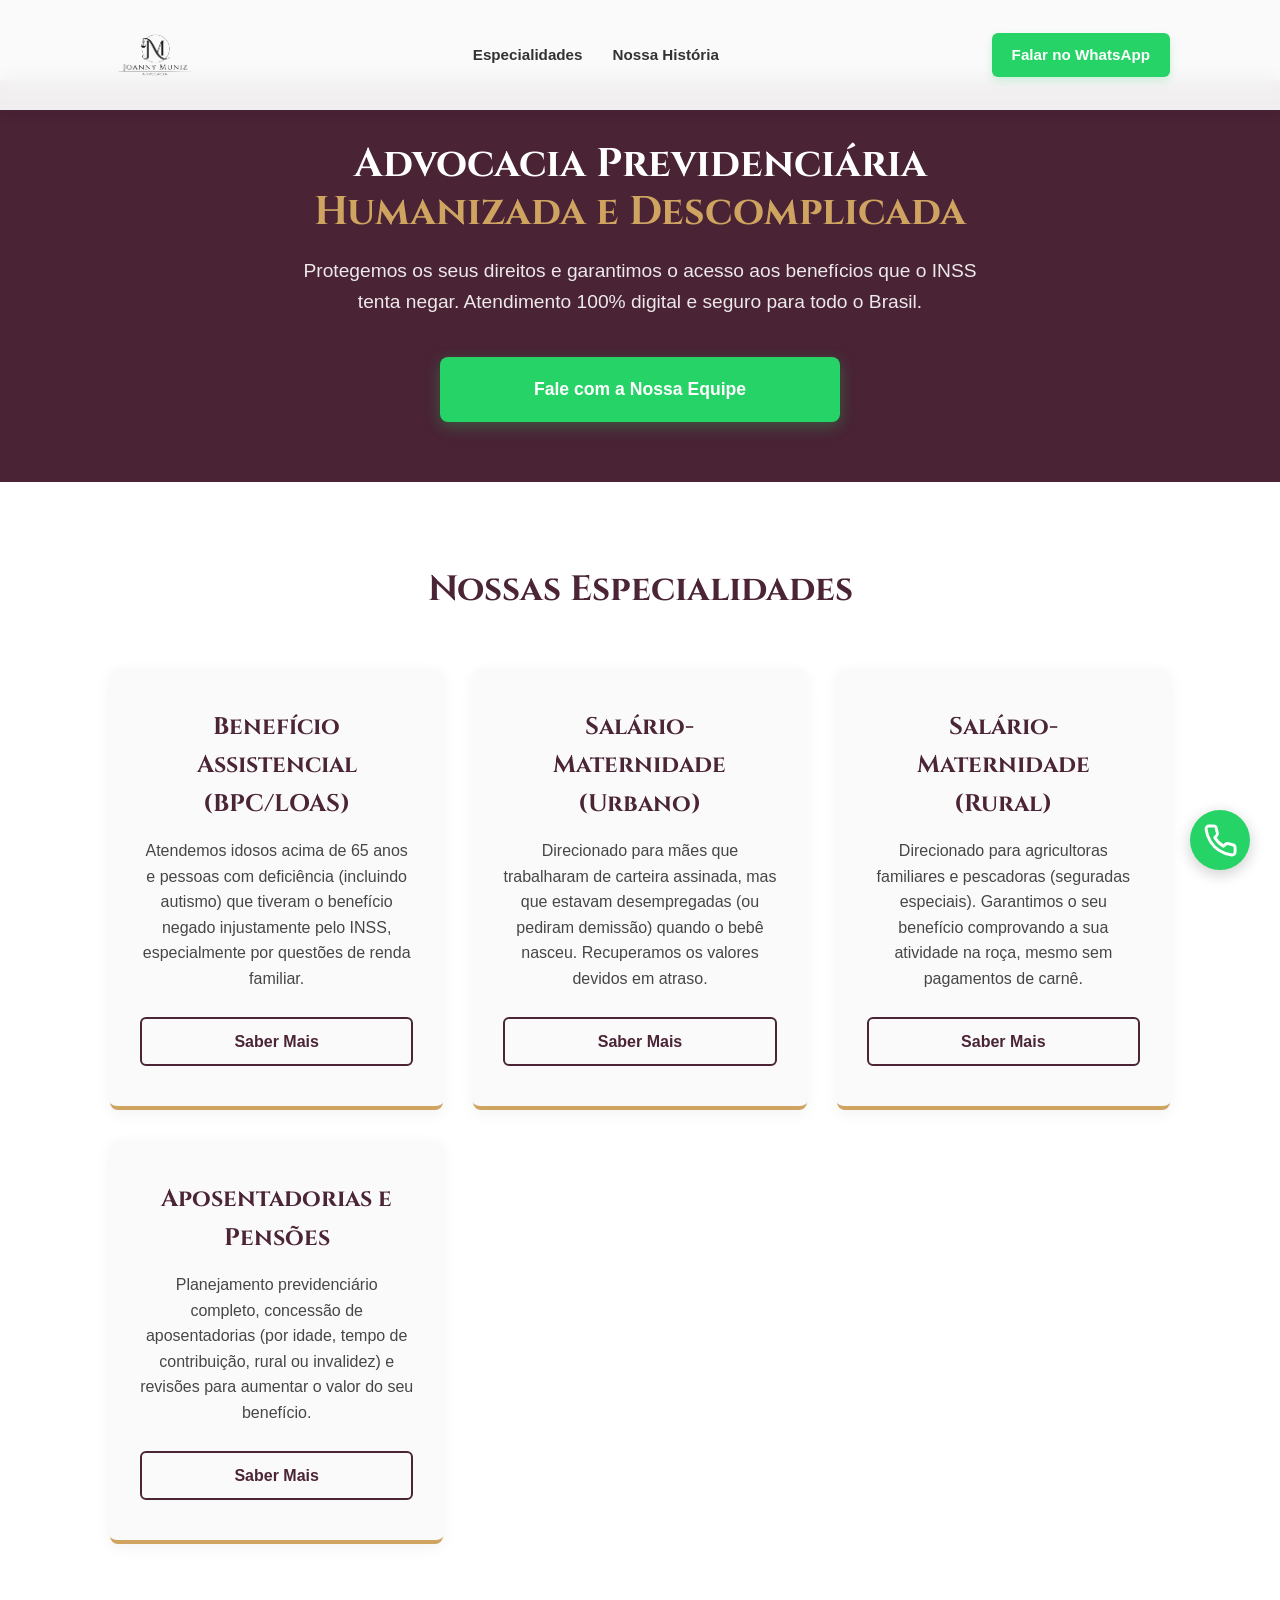
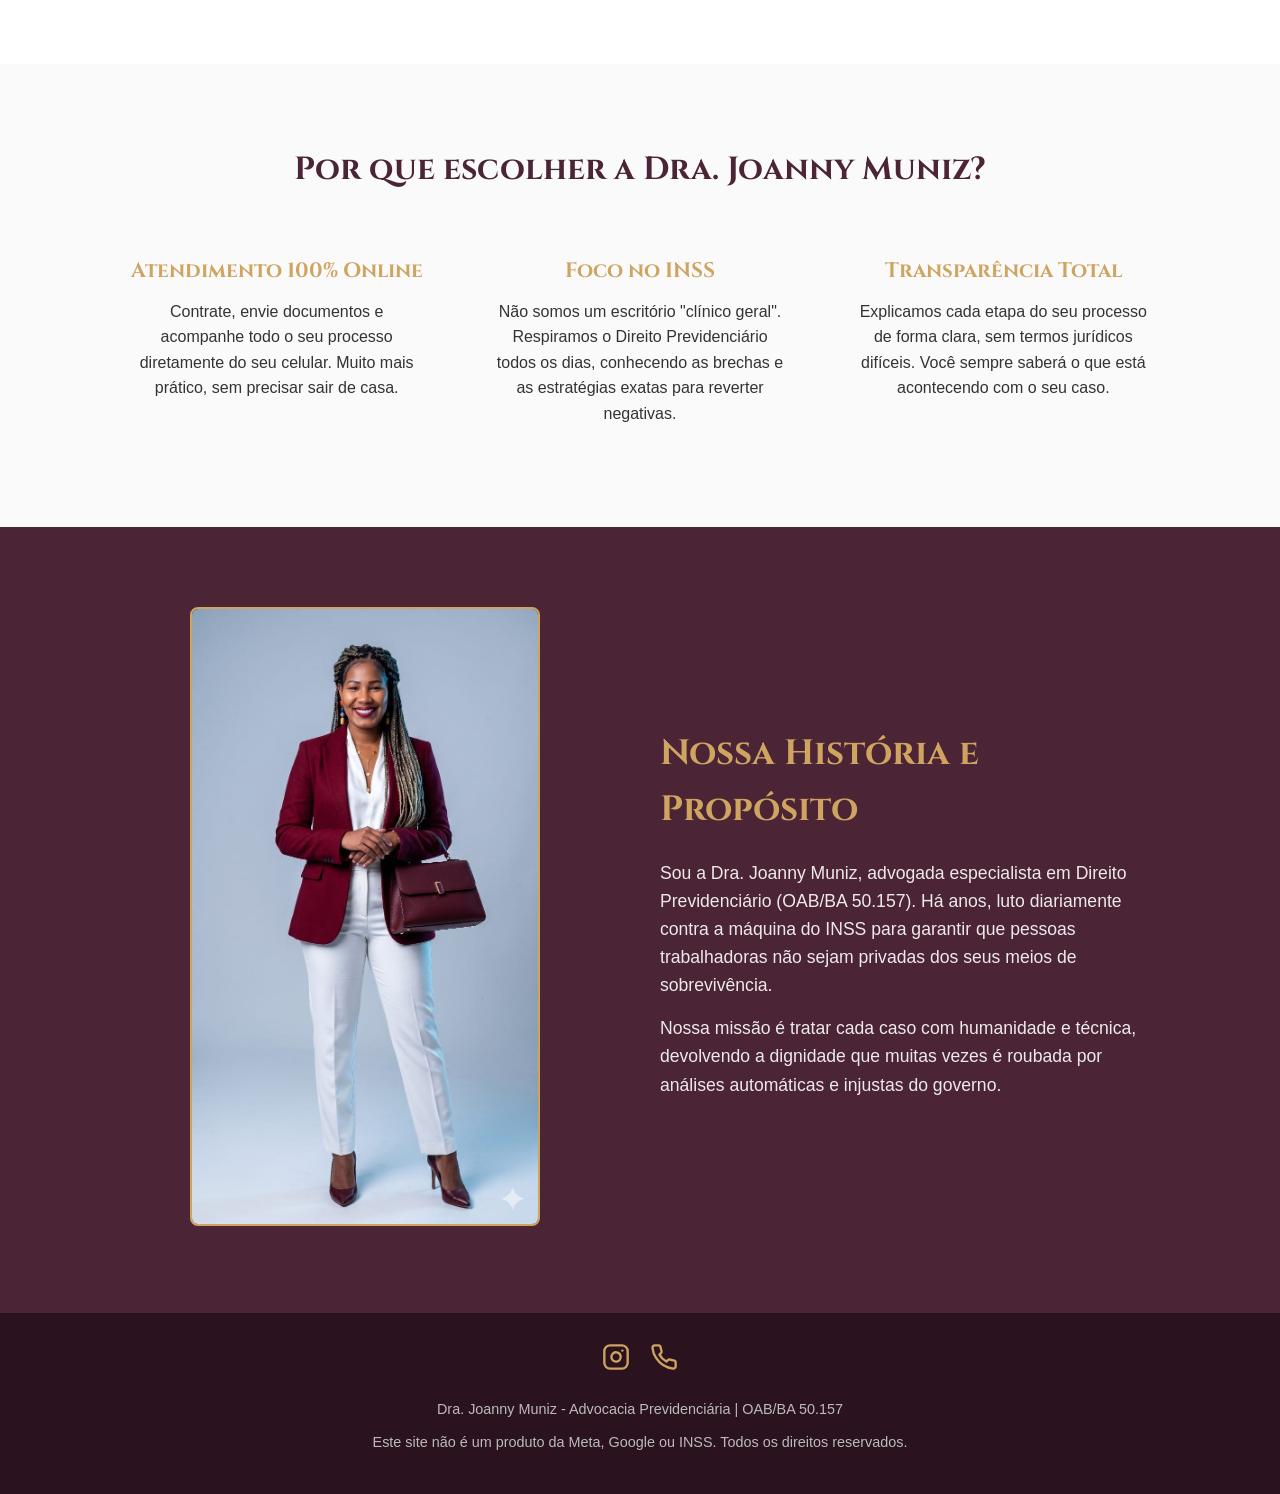
==== commit 0c2cf3b0: "Criação do site intitucional" ====
--- a/index.html
+++ b/index.html
@@ -1,75 +1,106 @@
-<!DOCTYPE html>
-<html lang="pt-BR">
-<head>
-    <meta charset="UTF-8">
-    <meta name="viewport" content="width=device-width, initial-scale=1.0">
-    <title>Dra. Joanny Muniz - Especialista em BPC/LOAS</title>
-    <meta name="description" content="Teve o BPC/LOAS negado pelo INSS? Nós ajudamos você a conseguir o benefício. Atendimento online para todo o Brasil.">
-    
-    <!-- Pré-carregamento das fontes -->
-    <link rel="preconnect" href="https://fonts.googleapis.com">
-    <link rel="preconnect" href="https://fonts.gstatic.com" crossorigin>
-    <link href="https://fonts.googleapis.com/css2?family=Cinzel:wght@400;600;700&display=swap" rel="stylesheet">
-
-    <link rel="stylesheet" href="/css/global.css">
-</head>
+<!DOCTYPE html>
+<html lang="pt-BR">
+<head>
+    <meta charset="UTF-8">
+    <meta name="viewport" content="width=device-width, initial-scale=1.0">
+    <title>Dra. Joanny Muniz - Advocacia Previdenciária</title>
+    <meta name="description" content="Escritório de advocacia especialista em Direito Previdenciário. Ajudamos você a conseguir seu BPC/LOAS, Salário-Maternidade e Aposentadoria no INSS.">
+    
+    <link rel="preconnect" href="https://fonts.googleapis.com">
+    <link rel="preconnect" href="https://fonts.gstatic.com" crossorigin>
+    <link href="https://fonts.googleapis.com/css2?family=Cinzel:wght@400;600;700&family=Carmen+Sans:wght@400;600;800&display=swap" rel="stylesheet">
+
+    <link rel="stylesheet" href="/css/global.css">
+</head>
 <body>
 
-    <div id="header-placeholder"></div>
-
-    <!-- Dobra 1: Hero (Centralizada) -->
-    <section class="hero">
+    <div id="header-placeholder" data-header-type="institucional"></div>
+
+    <section class="hero" id="inicio">
         <div class="container">
-            <h1>O INSS negou o seu BPC/LOAS? <span>Você pode estar perdendo 1 salário mínimo mensal.</span></h1>
-            <p>Nós ajudamos idosos e pessoas com deficiência (inclusive autismo) a conseguir o benefício, mesmo que o INSS tenha dito que a renda da família é alta.</p>
-            
-            <a href="https://wa.me/5571992126570?text=Olá,%20Dra.%20Joanny!%20Vim%20pelo%20site%20e%20preciso%20de%20ajuda%20com%20o%20BPC." class="btn-wpp pulse" target="_blank" rel="noopener noreferrer">
-                Quero Analisar Meu Caso Agora
-            </a>
-        </div>
-    </section>
-
-    <!-- Dobra 2: Dores mapeadas -->
-    <section class="dores">
-        <div class="container">
-            <h2>Se o INSS te deu uma dessas desculpas, a Justiça pensa diferente:</h2>
-            <div class="grid-dores">
-                <div class="card-dor">
-                    <h3>"A renda da família passa do limite"</h3>
-                    <p>O INSS exige renda de até 1/4 do salário mínimo, mas a Justiça permite descontar gastos com remédios, fraldas e alimentação especial.</p>
-                </div>
-                <div class="card-dor">
-                    <h3>"Você nunca pagou o INSS"</h3>
-                    <p>Para receber o BPC/LOAS, você NÃO precisa ter contribuído com o INSS em nenhum momento da sua vida. É um benefício puramente assistencial.</p>
-                </div>
-                <div class="card-dor">
-                    <h3>"O laudo médico não serve"</h3>
-                    <p>Auxiliamos você a reunir a documentação e os laudos médicos corretos para comprovar a deficiência perante o juiz.</p>
-                </div>
-            </div>
-            <a href="https://wa.me/5571992126570?text=Olá,%20Dra.%20Joanny!%20O%20INSS%20negou%20meu%20benefício,%20pode%20me%20ajudar?" class="btn-wpp pulse" target="_blank" rel="noopener noreferrer">
-                Falar com a Advogada no WhatsApp
-            </a>
-        </div>
-    </section>
-
-    <!-- Dobra 3: Sobre a Advogada -->
-    <section class="sobre">
-        <div class="container">
-            <div class="sobre-img">
-                <!-- Foto da Dra. Joanny adicionada aqui -->
-                <img src="../dra_joanny2.jpeg" alt="Dra. Joanny Muniz">
-            </div>
-            <div class="sobre-content">
-                <h2>Dra. Joanny Muniz</h2>
-                <p>Advogada especialista em Direito Previdenciário (OAB/XX 000.000). Atuo exclusivamente para garantir que você não seja prejudicado pela burocracia do INSS.</p>
-                <p>Nosso atendimento é 100% online, seguro e rápido. Você não precisa sair de casa para dar entrada ou recorrer do seu benefício.</p>
-            </div>
-        </div>
-    </section>
-
-    <div id="footer-placeholder"></div>
-
+            <h1>Advocacia Previdenciária <span>Humanizada e Descomplicada</span></h1>
+            <p>Protegemos os seus direitos e garantimos o acesso aos benefícios que o INSS tenta negar. Atendimento 100% digital e seguro para todo o Brasil.</p>
+            
+            <a href="https://wa.me/5571992126570?text=Olá,%20Dra.%20Joanny!%20Acessei%20o%20site%20e%20preciso%20de%20ajuda%20com%20o%20INSS." class="btn-wpp pulse" target="_blank">
+                Fale com a Nossa Equipe
+            </a>
+        </div>
+    </section>
+
+    <section class="areas-atuacao" id="areas-atuacao">
+        <div class="container">
+            <h2>Nossas Especialidades</h2>
+            <div class="grid-areas">
+                <div class="card-area">
+                    <div>
+                        <h3>Benefício Assistencial (BPC/LOAS)</h3>
+                        <p>Atendemos idosos acima de 65 anos e pessoas com deficiência (incluindo autismo) que tiveram o benefício negado injustamente pelo INSS, especialmente por questões de renda familiar.</p>
+                    </div>
+                    <a href="/bpc-loas/" class="btn-saiba-mais">Saber Mais</a>
+                </div>
+
+                <div class="card-area">
+                    <div>
+                        <h3>Salário-Maternidade (Urbano)</h3>
+                        <p>Direcionado para mães que trabalharam de carteira assinada, mas que estavam desempregadas (ou pediram demissão) quando o bebê nasceu. Recuperamos os valores devidos em atraso.</p>
+                    </div>
+                    <a href="/salario-maternidade/" class="btn-saiba-mais">Saber Mais</a>
+                </div>
+
+                <div class="card-area">
+                    <div>
+                        <h3>Salário-Maternidade (Rural)</h3>
+                        <p>Direcionado para agricultoras familiares e pescadoras (seguradas especiais). Garantimos o seu benefício comprovando a sua atividade na roça, mesmo sem pagamentos de carnê.</p>
+                    </div>
+                    <a href="/salario-maternidade-rural/" class="btn-saiba-mais">Saber Mais</a>
+                </div>
+
+                <div class="card-area">
+                    <div>
+                        <h3>Aposentadorias e Pensões</h3>
+                        <p>Planejamento previdenciário completo, concessão de aposentadorias (por idade, tempo de contribuição, rural ou invalidez) e revisões para aumentar o valor do seu benefício.</p>
+                    </div>
+                    <a href="/aposentadoria/" class="btn-saiba-mais">Saber Mais</a>
+                </div>
+            </div>
+        </div>
+    </section>
+
+    <section class="diferenciais">
+        <div class="container">
+            <h2>Por que escolher a Dra. Joanny Muniz?</h2>
+            <div class="grid-diferenciais">
+                <div class="card-diferencial">
+                    <h3>Atendimento 100% Online</h3>
+                    <p>Contrate, envie documentos e acompanhe todo o seu processo diretamente do seu celular. Muito mais prático, sem precisar sair de casa.</p>
+                </div>
+                <div class="card-diferencial">
+                    <h3>Foco no INSS</h3>
+                    <p>Não somos um escritório "clínico geral". Respiramos o Direito Previdenciário todos os dias, conhecendo as brechas e as estratégias exatas para reverter negativas.</p>
+                </div>
+                <div class="card-diferencial">
+                    <h3>Transparência Total</h3>
+                    <p>Explicamos cada etapa do seu processo de forma clara, sem termos jurídicos difíceis. Você sempre saberá o que está acontecendo com o seu caso.</p>
+                </div>
+            </div>
+        </div>
+    </section>
+
+    <section class="sobre" id="sobre">
+        <div class="container">
+            <div class="sobre-img">
+                <img src="/dra_joanny.jpeg" alt="Dra. Joanny Muniz">
+            </div>
+            <div class="sobre-content">
+                <h2>Nossa História e Propósito</h2>
+                <p>Sou a Dra. Joanny Muniz, advogada especialista em Direito Previdenciário (OAB/BA 50.157). Há anos, luto diariamente contra a máquina do INSS para garantir que pessoas trabalhadoras não sejam privadas dos seus meios de sobrevivência.</p>
+                <p>Nossa missão é tratar cada caso com humanidade e técnica, devolvendo a dignidade que muitas vezes é roubada por análises automáticas e injustas do governo.</p>
+            </div>
+        </div>
+    </section>
+
+    <div id="footer-placeholder"></div>
+
     <script src="/js/components.js"></script>
-</body>
+</body>
 </html>
--- a/css/global.css
+++ b/css/global.css
@@ -150,7 +150,7 @@
    ========================================= */
 header {
     background-color: rgba(250, 250, 250, 0.95);
-    padding: 15px 0;
+    padding: 10px 0;
     box-shadow: 0 2px 15px rgba(0,0,0,0.08);
     position: fixed;
     top: 0;
@@ -164,7 +164,7 @@
     align-items: center;
 }
 .header-logo img {
-    max-height: 50px;
+    max-height: 90px;
 }
 .btn-wpp-header {
     background-color: var(--cor-botao-wpp);
@@ -226,8 +226,143 @@
 .social-links a { color: var(--cor-dourado); transition: color 0.3s, transform 0.3s; display: inline-block; }
 .social-links a:hover { color: #ffffff; transform: translateY(-3px); }
 
+/* =========================================
+   SEÇÃO COMO FUNCIONA (PASSOS)
+   ========================================= */
+.passos { padding: 80px 0; background-color: var(--cor-fundo); text-align: center; }
+.passos h2 { font-size: 2rem; color: var(--cor-primaria); margin-bottom: 40px; }
+.grid-passos {
+    display: grid;
+    grid-template-columns: repeat(auto-fit, minmax(250px, 1fr));
+    gap: 30px;
+    margin-bottom: 40px;
+}
+.card-passo {
+    background: #ffffff;
+    padding: 30px;
+    border-radius: 8px;
+    border: 1px solid #eaeaea;
+    text-align: center;
+    box-shadow: 0 4px 10px rgba(0,0,0,0.03);
+    position: relative;
+}
+.passo-numero {
+    background-color: var(--cor-dourado);
+    color: #fff;
+    width: 40px;
+    height: 40px;
+    border-radius: 50%;
+    display: flex;
+    justify-content: center;
+    align-items: center;
+    font-size: 1.2rem;
+    font-weight: 700;
+    margin: 0 auto 20px auto;
+}
+.card-passo h3 { color: var(--cor-primaria); margin-bottom: 10px; font-size: 1.2rem; }
+
+/* =========================================
+   SEÇÃO FAQ (PERGUNTAS FREQUENTES)
+   ========================================= */
+.faq { padding: 80px 0; background-color: #ffffff; }
+.faq h2 { font-size: 2rem; color: var(--cor-primaria); margin-bottom: 40px; text-align: center; }
+.faq-container {
+    max-width: 800px;
+    margin: 0 auto;
+}
+.faq-item {
+    background: var(--cor-fundo);
+    margin-bottom: 15px;
+    padding: 20px;
+    border-radius: 8px;
+    border-left: 4px solid var(--cor-dourado);
+}
+.faq-pergunta {
+    font-family: 'Cinzel', serif;
+    font-size: 1.2rem;
+    font-weight: 700;
+    color: var(--cor-primaria);
+    margin-bottom: 10px;
+}
+.faq-resposta {
+    font-size: 1rem;
+    color: var(--cor-texto);
+    opacity: 0.9;
+}
+
+/* =========================================
+   CABEÇALHO INSTITUCIONAL (COM MENU)
+   ========================================= */
+.nav-menu {
+    display: flex;
+    gap: 30px;
+    align-items: center;
+}
+.nav-menu a {
+    color: var(--cor-texto);
+    text-decoration: none;
+    font-weight: 600;
+    font-size: 0.95rem;
+    transition: color 0.3s;
+}
+.nav-menu a:hover {
+    color: var(--cor-dourado);
+}
+
+/* =========================================
+   ÁREAS DE ATUAÇÃO (CARDS INSTITUCIONAIS)
+   ========================================= */
+.areas-atuacao { padding: 80px 0; background-color: #ffffff; text-align: center; }
+.areas-atuacao h2 { font-size: 2.2rem; color: var(--cor-primaria); margin-bottom: 50px; }
+.grid-areas {
+    display: grid;
+    grid-template-columns: repeat(auto-fit, minmax(300px, 1fr));
+    gap: 30px;
+    margin-bottom: 40px;
+}
+.card-area {
+    background: var(--cor-fundo);
+    padding: 40px 30px;
+    border-radius: 8px;
+    border-bottom: 4px solid var(--cor-dourado);
+    text-align: center;
+    box-shadow: 0 4px 15px rgba(0,0,0,0.05);
+    display: flex;
+    flex-direction: column;
+    justify-content: space-between;
+    transition: transform 0.3s;
+}
+.card-area:hover { transform: translateY(-5px); }
+.card-area h3 { color: var(--cor-primaria); margin-bottom: 15px; font-size: 1.5rem; }
+.card-area p { margin-bottom: 25px; opacity: 0.9; flex-grow: 1;}
+.btn-saiba-mais {
+    display: inline-block;
+    background-color: transparent;
+    color: var(--cor-primaria);
+    border: 2px solid var(--cor-primaria);
+    padding: 10px 25px;
+    border-radius: 6px;
+    text-decoration: none;
+    font-weight: 700;
+    transition: 0.3s;
+}
+.btn-saiba-mais:hover {
+    background-color: var(--cor-primaria);
+    color: #ffffff;
+}
+
+/* =========================================
+   DIFERENCIAIS INSTITUCIONAIS
+   ========================================= */
+.diferenciais { padding: 80px 0; background-color: var(--cor-fundo); text-align: center; }
+.diferenciais h2 { font-size: 2rem; color: var(--cor-primaria); margin-bottom: 40px; }
+.grid-diferenciais { display: grid; grid-template-columns: repeat(auto-fit, minmax(250px, 1fr)); gap: 30px; }
+.card-diferencial { padding: 20px; }
+.card-diferencial h3 { color: var(--cor-dourado); margin-bottom: 10px; font-size: 1.3rem;}
+
 /* Responsividade Mobile */
 @media (max-width: 768px) {
+    .nav-menu { display: none; /* Em um cenário ideal, teria um menu hambúrguer. Para simplificar, focamos no botão CTA. */ }
     .hero h1 { font-size: 2rem; }
     .sobre .container { flex-direction: column; text-align: center; }
     .card-dor { text-align: center; }
